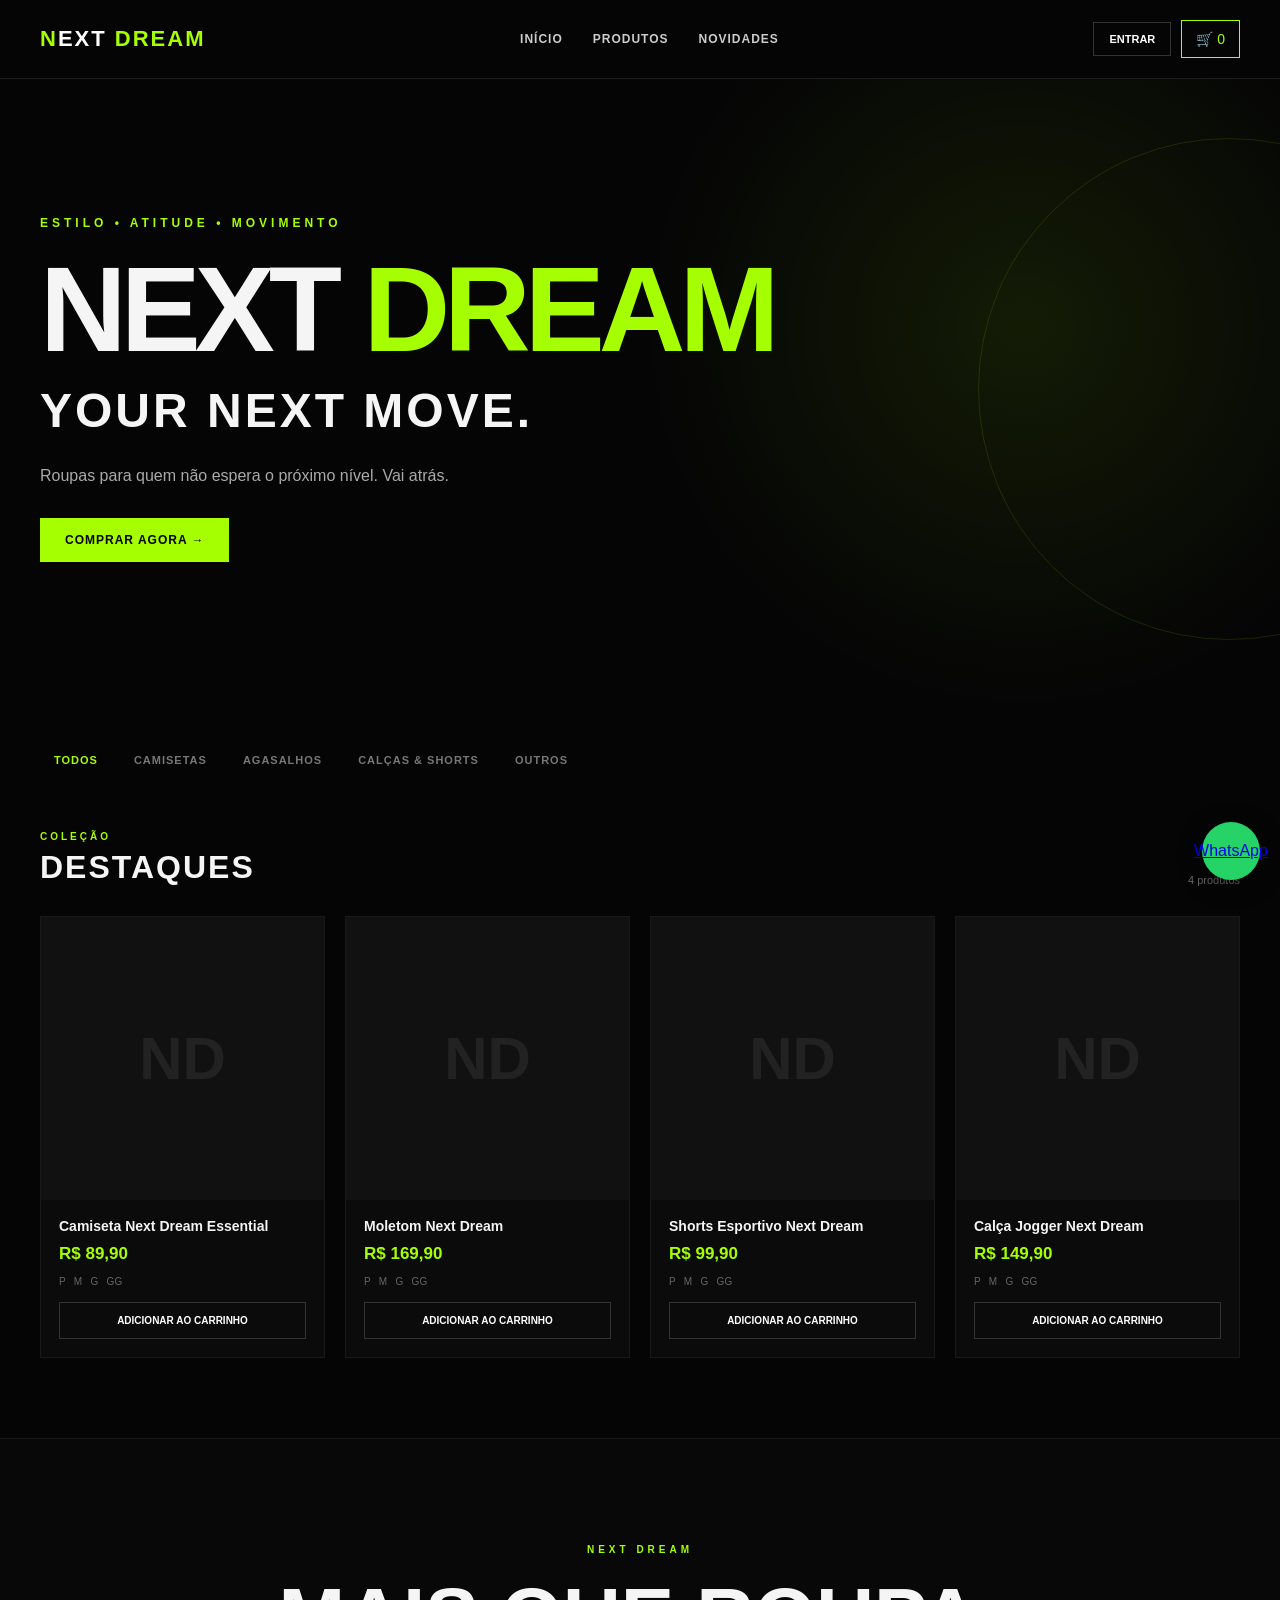
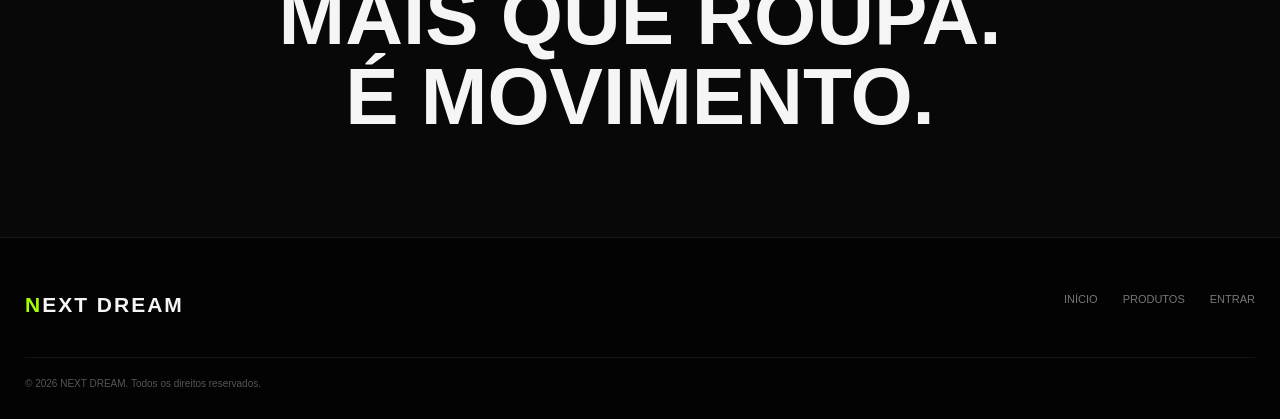
==== index.html @ 92bbf60b "Update index.html" ====
<!DOCTYPE html>
<html lang="pt-BR">
<head>
  <meta charset="UTF-8">
  <meta name="viewport" content="width=device-width, initial-scale=1.0">
  <title>NEXT DREAM</title>
  <link rel="stylesheet" href="style.css">
</head>

<body>

<header>
  <div class="header-container">

    <a href="index.html" class="logo">
      <span>N</span>EXT <b>DREAM</b>
    </a>

    <nav>
      <a href="#inicio">INÍCIO</a>
      <a href="#produtos">PRODUTOS</a>
      <a href="#novidades">NOVIDADES</a>
    </nav>

    <div class="header-actions">
      <a href="login.html" class="entrar">ENTRAR</a>
      <button class="cart-btn" onclick="abrirCarrinho()">
        🛒 <span id="contadorCarrinho">0</span>
      </button>
    </div>

  </div>
</header>


<main>

  <section class="hero" id="inicio">
    <div class="hero-content">

      <div class="hero-tag">
        ESTILO • ATITUDE • MOVIMENTO
      </div>

      <h1>
        NEXT <span>DREAM</span>
      </h1>

      <h2>
        YOUR NEXT MOVE.
      </h2>

      <p>
        Roupas para quem não espera o próximo nível.
        Vai atrás.
      </p>

      <a href="#produtos" class="btn-principal">
        COMPRAR AGORA →
      </a>

    </div>
  </section>


  <section class="categorias">

    <button class="ativo" onclick="filtrar('todos', this)">
      TODOS
    </button>

    <button onclick="filtrar('camisetas', this)">
      CAMISETAS
    </button>

    <button onclick="filtrar('agasalhos', this)">
      AGASALHOS
    </button>

    <button onclick="filtrar('calcas', this)">
      CALÇAS & SHORTS
    </button>

    <button onclick="filtrar('outros', this)">
      OUTROS
    </button>

  </section>


  <section class="produtos" id="produtos">

    <div class="produtos-titulo">
      <div>
        <span>COLEÇÃO</span>
        <h2>DESTAQUES</h2>
      </div>

      <span id="quantidadeProdutos"></span>
    </div>

    <div id="listaProdutos"></div>

  </section>


  <section class="manifesto" id="novidades">

    <small>NEXT DREAM</small>

    <h2>
      MAIS QUE ROUPA.<br>
      É MOVIMENTO.
    </h2>

  </section>

</main>


<footer>

  <div class="footer-container">

    <div class="footer-logo">
      <span>N</span>EXT DREAM
    </div>

    <div class="footer-links">
      <a href="#inicio">INÍCIO</a>
      <a href="#produtos">PRODUTOS</a>
      <a href="login.html">ENTRAR</a>
    </div>

  </div>

  <div class="footer-bottom">
    © 2026 NEXT DREAM. Todos os direitos reservados.
  </div>

</footer>


<!-- CARRINHO -->

<div class="carrinho-overlay" id="carrinho">

  <div class="carrinho">

    <div class="carrinho-header">

      <h2>SEU CARRINHO</h2>

      <button class="fechar-carrinho" onclick="fecharCarrinho()">
        ×
      </button>

    </div>

    <div id="itensCarrinho"></div>

    <div class="carrinho-total">
      <span>TOTAL</span>
      <span id="total">R$ 0,00</span>
    </div>

    <button class="btn-finalizar" onclick="finalizar()">
      FINALIZAR COMPRA →
    </button>

  </div>

</div>


<!-- WHATSAPP -->

<a
  href="https://wa.me/5545984164185?text=Ol%C3%A1!%20Vim%20pelo%20site%20NEXT%20DREAM%20e%20gostaria%20de%20mais%20informa%C3%A7%C3%B5es."
  class="whatsapp-next"
  target="_blank"
  rel="noopener noreferrer"
  aria-label="Falar pelo WhatsApp"
>
  <span>WhatsApp</span>
</a>
  
<script src="script.js"></script>

</body>
</html>
---- style.css ----
* {
  margin: 0;
  padding: 0;
  box-sizing: border-box;
}

:root {
  --preto: #050505;
  --preto2: #0b0b0b;
  --verde: #a6ff00;
  --branco: #f5f5f5;
  --cinza: #888;
}

html {
  scroll-behavior: smooth;
}

body {
  background: var(--preto);
  color: var(--branco);
  font-family: Arial, Helvetica, sans-serif;
}


/* HEADER */

header {
  width: 100%;
  background: #050505;
  border-bottom: 1px solid #1d1d1d;
  position: sticky;
  top: 0;
  z-index: 1000;
}

.header-container {
  max-width: 1250px;
  min-height: 78px;
  margin: auto;
  padding: 0 25px;

  display: flex;
  align-items: center;
  justify-content: space-between;
  gap: 25px;
}

.logo {
  color: white;
  text-decoration: none;
  font-size: 22px;
  font-weight: 900;
  letter-spacing: 2px;
}

.logo span,
.logo b {
  color: var(--verde);
}

nav {
  display: flex;
  gap: 30px;
}

nav a {
  color: #ccc;
  text-decoration: none;
  font-size: 12px;
  font-weight: 800;
  letter-spacing: 1px;
}

nav a:hover {
  color: var(--verde);
}

.header-actions {
  display: flex;
  align-items: center;
  gap: 10px;
}

.entrar {
  color: white;
  border: 1px solid #333;
  text-decoration: none;
  padding: 10px 15px;
  font-size: 11px;
  font-weight: 800;
}

.entrar:hover {
  border-color: var(--verde);
  color: var(--verde);
}

.cart-btn {
  background: transparent;
  color: var(--verde);
  border: 1px solid var(--verde);
  padding: 10px 14px;
  cursor: pointer;
  font-size: 14px;
}

.cart-btn:hover {
  background: var(--verde);
  color: #000;
}


/* HERO */

.hero {
  min-height: 620px;
  display: flex;
  align-items: center;
  position: relative;
  overflow: hidden;

  background:
    radial-gradient(
      circle at 80% 40%,
      rgba(166, 255, 0, 0.09),
      transparent 35%
    ),
    #050505;
}

.hero::before {
  content: "";
  position: absolute;
  width: 500px;
  height: 500px;
  right: -200px;
  top: 50%;
  transform: translateY(-50%);
  border: 1px solid rgba(166, 255, 0, 0.12);
  border-radius: 50%;
}

.hero-content {
  width: 100%;
  max-width: 1250px;
  margin: auto;
  padding: 70px 25px;
  position: relative;
  z-index: 2;
}

.hero-tag {
  color: var(--verde);
  font-size: 12px;
  font-weight: 800;
  letter-spacing: 4px;
  margin-bottom: 25px;
}

.hero h1 {
  font-size: clamp(55px, 10vw, 120px);
  line-height: 0.9;
  letter-spacing: -6px;
  margin-bottom: 20px;
}

.hero h1 span {
  color: var(--verde);
}

.hero h2 {
  font-size: clamp(25px, 4vw, 48px);
  letter-spacing: 3px;
  margin-bottom: 25px;
}

.hero p {
  color: #aaa;
  max-width: 520px;
  line-height: 1.6;
  margin-bottom: 30px;
}

.btn-principal {
  display: inline-block;
  background: var(--verde);
  color: #000;
  text-decoration: none;
  padding: 15px 25px;
  font-size: 12px;
  font-weight: 900;
  letter-spacing: 1px;
}

.btn-principal:hover {
  background: #baff33;
}


/* CATEGORIAS */

.categorias {
  max-width: 1250px;
  margin: auto;
  padding: 45px 25px 20px;

  display: flex;
  gap: 8px;
  flex-wrap: wrap;
}

.categorias button {
  background: transparent;
  color: #777;
  border: 0;
  padding: 10px 14px;
  cursor: pointer;
  font-size: 11px;
  font-weight: 800;
  letter-spacing: 1px;
}

.categorias button:hover,
.categorias button.ativo {
  color: var(--verde);
}


/* PRODUTOS */

.produtos {
  max-width: 1250px;
  margin: auto;
  padding: 30px 25px 80px;
}

.produtos-titulo {
  display: flex;
  align-items: end;
  justify-content: space-between;
  margin-bottom: 30px;
}

.produtos-titulo span:first-child {
  color: var(--verde);
  font-size: 10px;
  font-weight: 800;
  letter-spacing: 3px;
}

.produtos-titulo h2 {
  font-size: 32px;
  letter-spacing: 2px;
  margin-top: 5px;
}

#quantidadeProdutos {
  color: #666;
  font-size: 11px;
}

#listaProdutos {
  display: grid;
  grid-template-columns: repeat(4, 1fr);
  gap: 20px;
}

.produto {
  background: var(--preto2);
  border: 1px solid #191919;
  overflow: hidden;
  transition: 0.2s;
}

.produto:hover {
  transform: translateY(-3px);
  border-color: #333;
}

.produto-imagem {
  width: 100%;
  aspect-ratio: 1 / 1;
  background: #111;

  display: flex;
  align-items: center;
  justify-content: center;
}

.produto-imagem::before {
  content: "ND";
  color: #222;
  font-size: 60px;
  font-weight: 900;
}

.produto-info {
  padding: 18px;
}

.produto-info h3 {
  font-size: 14px;
  margin-bottom: 10px;
}

.produto-preco {
  color: var(--verde);
  font-size: 17px;
  font-weight: 900;
  margin-bottom: 12px;
}

.produto-tamanhos {
  color: #666;
  font-size: 10px;
  margin-bottom: 15px;
}

.btn-produto {
  width: 100%;
  padding: 12px;
  background: transparent;
  color: white;
  border: 1px solid #333;
  cursor: pointer;
  font-size: 10px;
  font-weight: 800;
}

.btn-produto:hover {
  background: var(--verde);
  color: #000;
  border-color: var(--verde);
}

.nenhum-produto {
  grid-column: 1 / -1;
  text-align: center;
  padding: 60px;
  color: #777;
}


/* MANIFESTO */

.manifesto {
  padding: 100px 25px;
  text-align: center;
  background: #080808;
  border-top: 1px solid #181818;
  border-bottom: 1px solid #181818;
}

.manifesto small {
  color: var(--verde);
  font-size: 10px;
  font-weight: 800;
  letter-spacing: 4px;
}

.manifesto h2 {
  font-size: clamp(35px, 7vw, 80px);
  line-height: 1;
  margin-top: 20px;
}


/* FOOTER */

footer {
  background: #030303;
  padding: 55px 25px 30px;
}

.footer-container {
  max-width: 1250px;
  margin: auto;

  display: flex;
  justify-content: space-between;
  gap: 30px;
}

.footer-logo {
  font-size: 21px;
  font-weight: 900;
  letter-spacing: 2px;
}

.footer-logo span {
  color: var(--verde);
}

.footer-links {
  display: flex;
  gap: 25px;
}

.footer-links a {
  color: #777;
  text-decoration: none;
  font-size: 11px;
}

.footer-links a:hover {
  color: var(--verde);
}

.footer-bottom {
  max-width: 1250px;
  margin: 40px auto 0;
  padding-top: 20px;
  border-top: 1px solid #151515;
  color: #555;
  font-size: 10px;
}


/* CARRINHO */

.carrinho-overlay {
  position: fixed;
  inset: 0;
  background: rgba(0, 0, 0, 0.75);
  z-index: 2000;
  display: none;
}

.carrinho-overlay.aberto {
  display: block;
}

.carrinho {
  position: absolute;
  right: 0;
  top: 0;

  width: min(430px, 100%);
  height: 100%;

  background: #0b0b0b;
  border-left: 1px solid #222;

  padding: 25px;
  overflow-y: auto;
}

.carrinho-header {
  display: flex;
  justify-content: space-between;
  align-items: center;

  padding-bottom: 20px;
  border-bottom: 1px solid #222;
}

.carrinho-header h2 {
  font-size: 19px;
}

.fechar-carrinho {
  background: transparent;
  border: 0;
  color: #aaa;
  font-size: 25px;
  cursor: pointer;
}

.fechar-carrinho:hover {
  color: var(--verde);
}

.item-carrinho {
  display: flex;
  justify-content: space-between;
  align-items: center;

  padding: 15px 0;
  border-bottom: 1px solid #1d1d1d;
}

.item-carrinho h4 {
  font-size: 13px;
  margin-bottom: 5px;
}

.item-preco {
  color: var(--verde);
  font-size: 12px;
  font-weight: 800;
}

.remover-item {
  background: transparent;
  border: 0;
  color: #777;
  font-size: 18px;
  cursor: pointer;
}

.remover-item:hover {
  color: #ff4444;
}

.carrinho-vazio {
  color: #666;
  text-align: center;
  padding: 50px 10px;
}

.carrinho-total {
  display: flex;
  justify-content: space-between;

  margin-top: 25px;
  padding-top: 20px;

  border-top: 1px solid #333;

  font-weight: 900;
}

.carrinho-total span:last-child {
  color: var(--verde);
}

.btn-finalizar {
  width: 100%;
  padding: 15px;
  margin-top: 20px;

  background: var(--verde);
  color: #000;
  border: 0;

  cursor: pointer;

  font-weight: 900;
  letter-spacing: 1px;
}

.btn-finalizar:hover {
  background: #baff33;
}


/* WHATSAPP */

.whatsapp-next {
  position: fixed;

  right: 20px;
  bottom: 20px;

  width: 58px;
  height: 58px;

  background: #25d366;
  border-radius: 50%;

  display: flex;
  align-items: center;
  justify-content: center;

  z-index: 1500;

  box-shadow: 0 5px 25px rgba(0, 0, 0, 0.4);

  transition: 0.2s;
}

.whatsapp-next:hover {
  transform: scale(1.08);
}

.whatsapp-next svg {
  width: 30px;
  height: 30px;
  fill: white;
}


/* RESPONSIVO */

@media (max-width: 950px) {

  nav {
    display: none;
  }

  #listaProdutos {
    grid-template-columns: repeat(2, 1fr);
  }

}

@media (max-width: 600px) {

  .header-container {
    min-height: 68px;
    padding: 0 15px;
  }

  .logo {
    font-size: 17px;
  }

  .entrar {
    padding: 8px 10px;
    font-size: 9px;
  }

  .hero {
    min-height: 560px;
  }

  .hero-content {
    padding: 60px 20px;
  }

  .hero h1 {
    font-size: 57px;
    letter-spacing: -4px;
  }

  .hero h2 {
    font-size: 24px;
  }

  .categorias {
    padding: 30px 15px 15px;
  }

  .categorias button {
    padding: 8px 9px;
    font-size: 9px;
  }

  .produtos {
    padding: 25px 15px 60px;
  }

  #listaProdutos {
    gap: 10px;
  }

  .produto-info {
    padding: 12px;
  }

  .produto-info h3 {
    font-size: 12px;
  }

  .produto-preco {
    font-size: 14px;
  }

  .btn-produto {
    padding: 10px 5px;
    font-size: 9px;
  }

  .footer-container {
    flex-direction: column;
  }

  .footer-links {
    flex-direction: column;
    gap: 15px;
  }

  .whatsapp-next {
    width: 54px;
    height: 54px;
    right: 15px;
    bottom: 15px;
  }

}
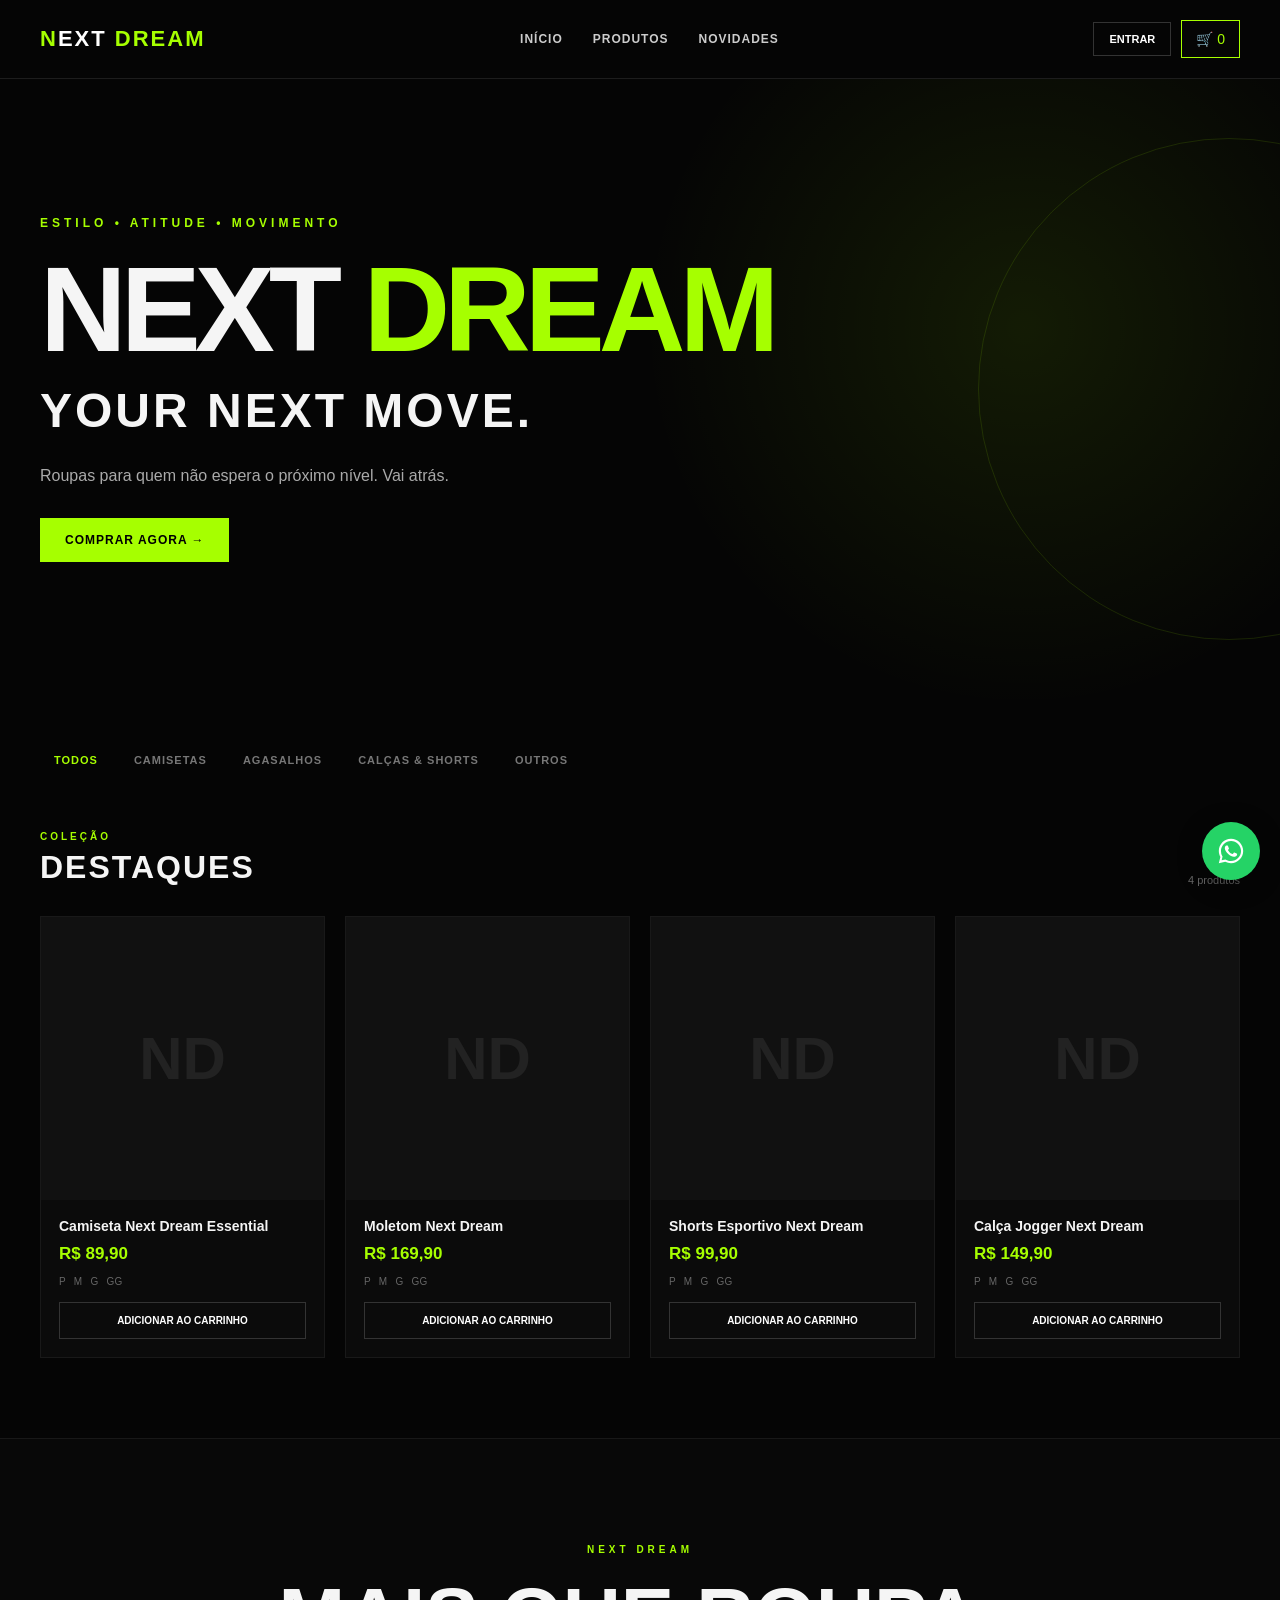
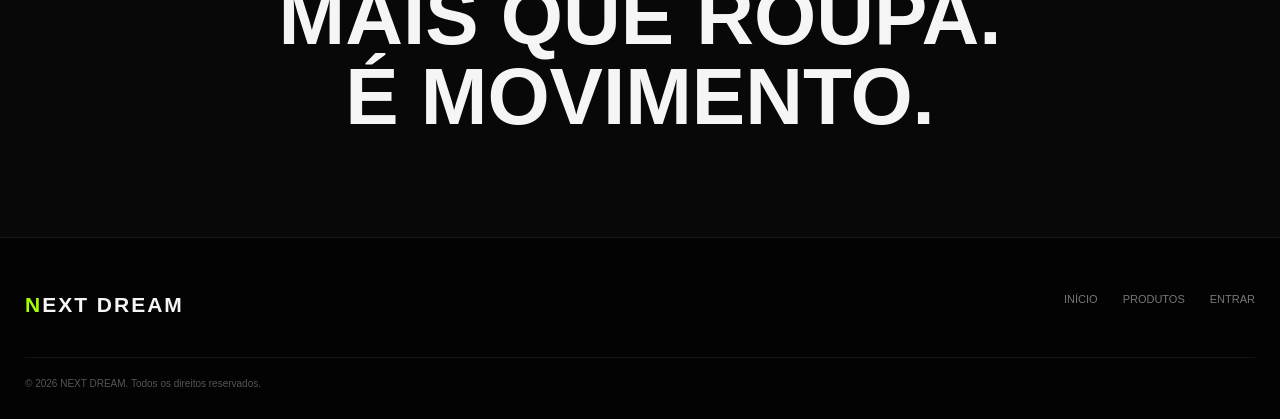
==== commit 497a427f: "Update index.html" ====
--- a/index.html
+++ b/index.html
@@ -179,12 +179,16 @@
   href="https://wa.me/5545984164185?text=Ol%C3%A1!%20Vim%20pelo%20site%20NEXT%20DREAM%20e%20gostaria%20de%20mais%20informa%C3%A7%C3%B5es."
   class="whatsapp-next"
   target="_blank"
-  rel="noopener noreferrer"
   aria-label="Falar pelo WhatsApp"
 >
-  <span>WhatsApp</span>
+
+  <svg viewBox="0 0 32 32">
+    <path d="M16.01 3C8.83 3 3 8.83 3 16c0 2.29.6 4.44 1.66 6.3L3 29l6.88-1.61A12.94 12.94 0 0 0 16.01 29C23.18 29 29 23.17 29 16S23.18 3 16.01 3zm0 23.7c-2.02 0-3.9-.55-5.51-1.5l-.39-.23-4.08.96.98-3.98-.25-.41A10.7 10.7 0 0 1 5.3 16c0-5.91 4.81-10.7 10.71-10.7S26.7 10.09 26.7 16s-4.8 10.7-10.69 10.7zm5.87-8.03c-.32-.16-1.91-.94-2.2-1.05-.3-.11-.51-.16-.73.16-.21.32-.83 1.05-1.02 1.27-.19.21-.38.24-.7.08-.32-.16-1.36-.5-2.59-1.6-.96-.86-1.61-1.92-1.8-2.24-.19-.32-.02-.49.14-.65.14-.14.32-.38.48-.57.16-.19.21-.32.32-.54.11-.21.05-.4-.03-.57-.08-.16-.73-1.75-1-2.39-.26-.62-.53-.54-.73-.55h-.62c-.21 0-.57.08-.86.4-.3.32-1.13 1.1-1.13 2.68s1.16 3.11 1.32 3.33c.16.21 2.28 3.48 5.53 4.88.77.33 1.37.53 1.84.68.77.25 1.47.21 2.02.13.62-.09 1.91-.78 2.18-1.54.27-.76.27-1.41.19-1.54-.08-.14-.29-.22-.62-.38z"/>
+  </svg>
+
 </a>
-  
+
+
 <script src="script.js"></script>
 
 </body>
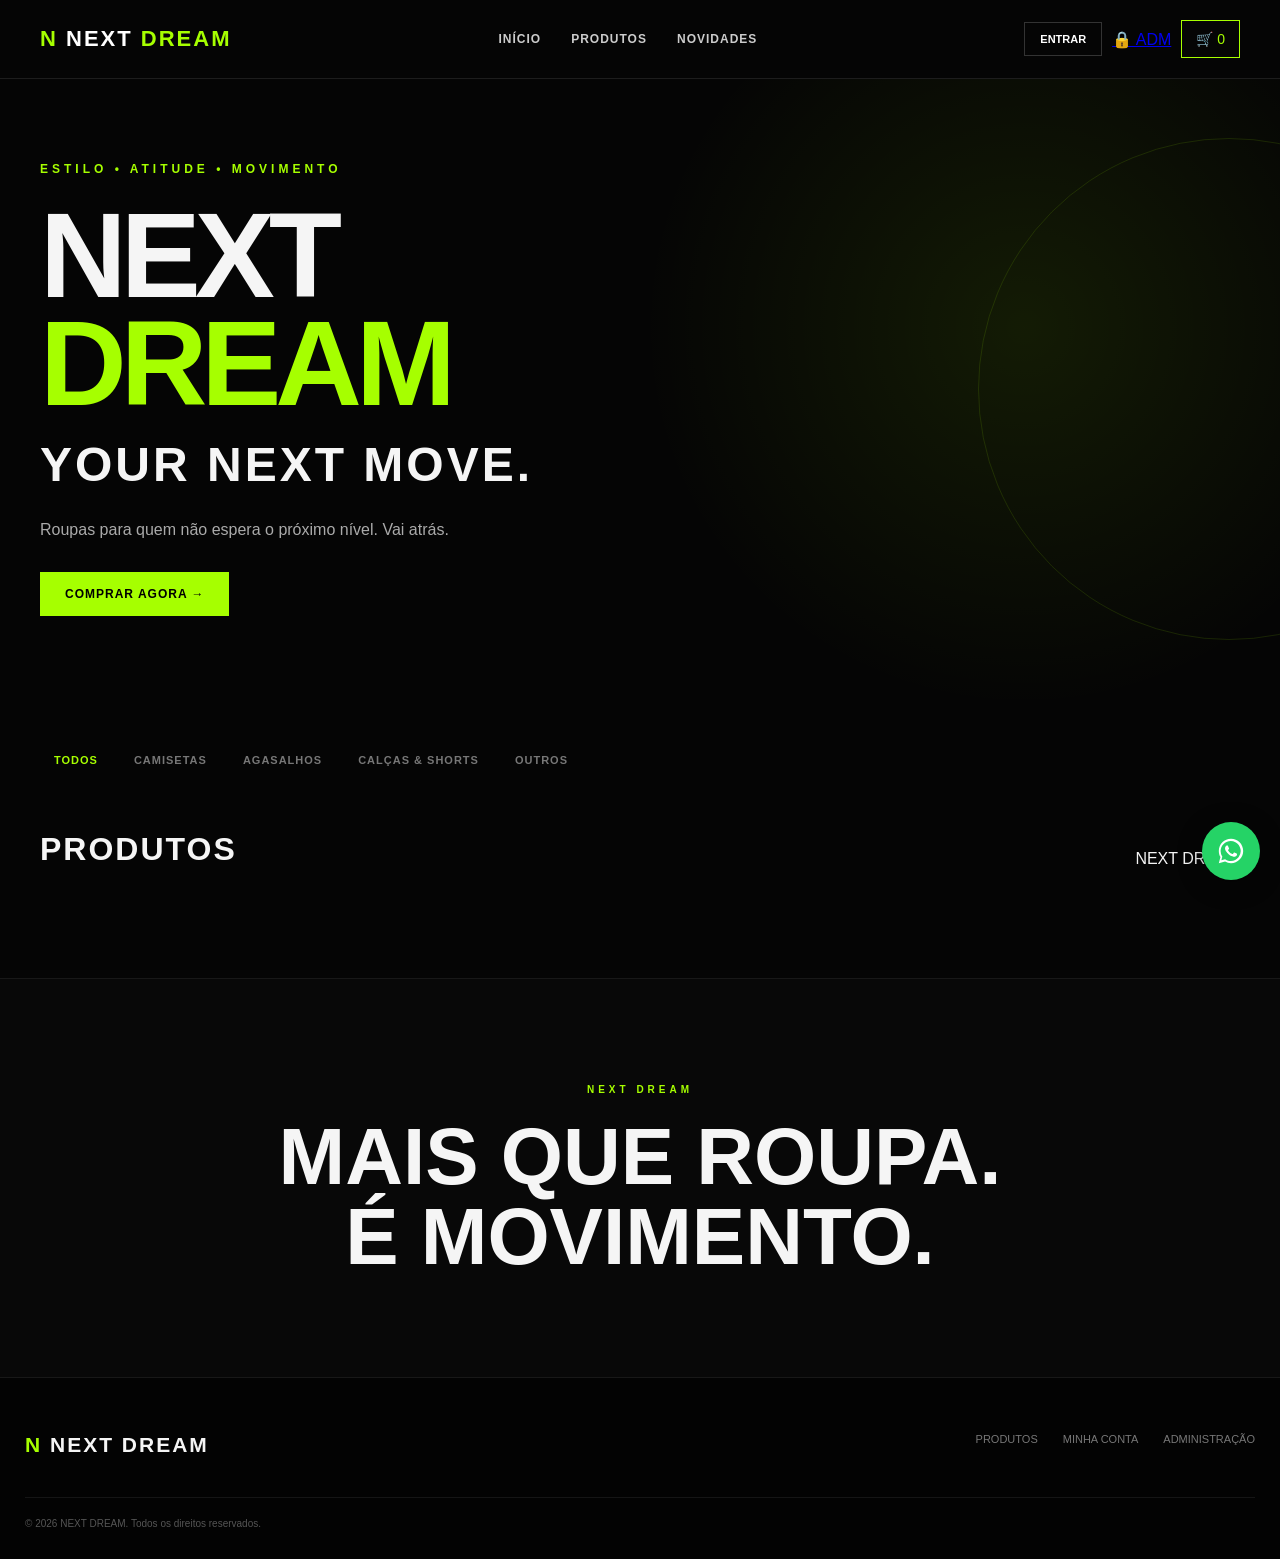
==== commit 8a19856c: "Update index.html" ====
--- a/index.html
+++ b/index.html
@@ -3,193 +3,242 @@
 <head>
   <meta charset="UTF-8">
   <meta name="viewport" content="width=device-width, initial-scale=1.0">
+
   <title>NEXT DREAM</title>
+
   <link rel="stylesheet" href="style.css">
 </head>
 
 <body>
 
-<header>
-  <div class="header-container">
-
-    <a href="index.html" class="logo">
-      <span>N</span>EXT <b>DREAM</b>
-    </a>
-
-    <nav>
-      <a href="#inicio">INÍCIO</a>
-      <a href="#produtos">PRODUTOS</a>
-      <a href="#novidades">NOVIDADES</a>
-    </nav>
-
-    <div class="header-actions">
-      <a href="login.html" class="entrar">ENTRAR</a>
-      <button class="cart-btn" onclick="abrirCarrinho()">
-        🛒 <span id="contadorCarrinho">0</span>
-      </button>
+  <!-- HEADER -->
+  <header>
+    <div class="header-container">
+
+      <a href="index.html" class="logo">
+        <span>N</span> NEXT <b>DREAM</b>
+      </a>
+
+      <nav>
+        <a href="#inicio">INÍCIO</a>
+        <a href="#produtos">PRODUTOS</a>
+        <a href="#novidades">NOVIDADES</a>
+      </nav>
+
+      <div class="header-actions">
+
+        <a href="login.html" class="entrar">
+          ENTRAR
+        </a>
+
+        <a href="admin-login.html" class="adm">
+          🔒 ADM
+        </a>
+
+        <button class="cart-btn" onclick="abrirCarrinho()">
+          🛒 <span id="contadorCarrinho">0</span>
+        </button>
+
+      </div>
+
+    </div>
+  </header>
+
+
+  <!-- HERO -->
+  <main id="inicio">
+
+    <section class="hero">
+
+      <div class="hero-content">
+
+        <div class="hero-tag">
+          ESTILO • ATITUDE • MOVIMENTO
+        </div>
+
+        <h1>
+          NEXT<br>
+          <span>DREAM</span>
+        </h1>
+
+        <h2>
+          YOUR NEXT MOVE.
+        </h2>
+
+        <p>
+          Roupas para quem não espera o próximo nível.
+          Vai atrás.
+        </p>
+
+        <a href="#produtos" class="btn-principal">
+          COMPRAR AGORA →
+        </a>
+
+      </div>
+
+    </section>
+
+
+    <!-- CATEGORIAS -->
+    <section class="categorias">
+
+      <button class="ativo" onclick="filtrar('todos')">
+        TODOS
+      </button>
+
+      <button onclick="filtrar('camisetas')">
+        CAMISETAS
+      </button>
+
+      <button onclick="filtrar('agasalhos')">
+        AGASALHOS
+      </button>
+
+      <button onclick="filtrar('calcas')">
+        CALÇAS & SHORTS
+      </button>
+
+      <button onclick="filtrar('outros')">
+        OUTROS
+      </button>
+
+    </section>
+
+
+    <!-- PRODUTOS -->
+    <section class="produtos" id="produtos">
+
+      <div class="produtos-titulo">
+
+        <h2>
+          PRODUTOS
+        </h2>
+
+        <span>
+          NEXT DREAM
+        </span>
+
+      </div>
+
+      <div id="listaProdutos"></div>
+
+    </section>
+
+
+    <!-- MANIFESTO -->
+    <section class="manifesto" id="novidades">
+
+      <small>
+        NEXT DREAM
+      </small>
+
+      <h2>
+        MAIS QUE ROUPA.<br>
+        É MOVIMENTO.
+      </h2>
+
+    </section>
+
+  </main>
+
+
+  <!-- FOOTER -->
+  <footer>
+
+    <div class="footer-container">
+
+      <div class="footer-logo">
+        <span>N</span> NEXT DREAM
+      </div>
+
+      <div class="footer-links">
+
+        <a href="#produtos">
+          PRODUTOS
+        </a>
+
+        <a href="login.html">
+          MINHA CONTA
+        </a>
+
+        <a href="admin-login.html">
+          ADMINISTRAÇÃO
+        </a>
+
+      </div>
+
+    </div>
+
+    <div class="footer-bottom">
+      © 2026 NEXT DREAM. Todos os direitos reservados.
+    </div>
+
+  </footer>
+
+
+  <!-- CARRINHO -->
+  <div class="carrinho-overlay" id="carrinho">
+
+    <div class="carrinho">
+
+      <div class="carrinho-header">
+
+        <h2>
+          SEU CARRINHO
+        </h2>
+
+        <button
+          class="fechar-carrinho"
+          onclick="fecharCarrinho()">
+          ×
+        </button>
+
+      </div>
+
+      <div id="itensCarrinho"></div>
+
+      <div class="carrinho-total">
+
+        <span>
+          TOTAL
+        </span>
+
+        <span id="total">
+          R$ 0,00
+        </span>
+
+      </div>
+
+      <button
+        class="btn-finalizar"
+        onclick="finalizar()">
+        FINALIZAR PEDIDO
+      </button>
+
     </div>
 
   </div>
-</header>
-
-
-<main>
-
-  <section class="hero" id="inicio">
-    <div class="hero-content">
-
-      <div class="hero-tag">
-        ESTILO • ATITUDE • MOVIMENTO
-      </div>
-
-      <h1>
-        NEXT <span>DREAM</span>
-      </h1>
-
-      <h2>
-        YOUR NEXT MOVE.
-      </h2>
-
-      <p>
-        Roupas para quem não espera o próximo nível.
-        Vai atrás.
-      </p>
-
-      <a href="#produtos" class="btn-principal">
-        COMPRAR AGORA →
-      </a>
-
-    </div>
-  </section>
-
-
-  <section class="categorias">
-
-    <button class="ativo" onclick="filtrar('todos', this)">
-      TODOS
-    </button>
-
-    <button onclick="filtrar('camisetas', this)">
-      CAMISETAS
-    </button>
-
-    <button onclick="filtrar('agasalhos', this)">
-      AGASALHOS
-    </button>
-
-    <button onclick="filtrar('calcas', this)">
-      CALÇAS & SHORTS
-    </button>
-
-    <button onclick="filtrar('outros', this)">
-      OUTROS
-    </button>
-
-  </section>
-
-
-  <section class="produtos" id="produtos">
-
-    <div class="produtos-titulo">
-      <div>
-        <span>COLEÇÃO</span>
-        <h2>DESTAQUES</h2>
-      </div>
-
-      <span id="quantidadeProdutos"></span>
-    </div>
-
-    <div id="listaProdutos"></div>
-
-  </section>
-
-
-  <section class="manifesto" id="novidades">
-
-    <small>NEXT DREAM</small>
-
-    <h2>
-      MAIS QUE ROUPA.<br>
-      É MOVIMENTO.
-    </h2>
-
-  </section>
-
-</main>
-
-
-<footer>
-
-  <div class="footer-container">
-
-    <div class="footer-logo">
-      <span>N</span>EXT DREAM
-    </div>
-
-    <div class="footer-links">
-      <a href="#inicio">INÍCIO</a>
-      <a href="#produtos">PRODUTOS</a>
-      <a href="login.html">ENTRAR</a>
-    </div>
-
-  </div>
-
-  <div class="footer-bottom">
-    © 2026 NEXT DREAM. Todos os direitos reservados.
-  </div>
-
-</footer>
-
-
-<!-- CARRINHO -->
-
-<div class="carrinho-overlay" id="carrinho">
-
-  <div class="carrinho">
-
-    <div class="carrinho-header">
-
-      <h2>SEU CARRINHO</h2>
-
-      <button class="fechar-carrinho" onclick="fecharCarrinho()">
-        ×
-      </button>
-
-    </div>
-
-    <div id="itensCarrinho"></div>
-
-    <div class="carrinho-total">
-      <span>TOTAL</span>
-      <span id="total">R$ 0,00</span>
-    </div>
-
-    <button class="btn-finalizar" onclick="finalizar()">
-      FINALIZAR COMPRA →
-    </button>
-
-  </div>
-
-</div>
-
-
-<!-- WHATSAPP -->
-
-<a
-  href="https://wa.me/5545984164185?text=Ol%C3%A1!%20Vim%20pelo%20site%20NEXT%20DREAM%20e%20gostaria%20de%20mais%20informa%C3%A7%C3%B5es."
-  class="whatsapp-next"
-  target="_blank"
-  aria-label="Falar pelo WhatsApp"
->
-
-  <svg viewBox="0 0 32 32">
-    <path d="M16.01 3C8.83 3 3 8.83 3 16c0 2.29.6 4.44 1.66 6.3L3 29l6.88-1.61A12.94 12.94 0 0 0 16.01 29C23.18 29 29 23.17 29 16S23.18 3 16.01 3zm0 23.7c-2.02 0-3.9-.55-5.51-1.5l-.39-.23-4.08.96.98-3.98-.25-.41A10.7 10.7 0 0 1 5.3 16c0-5.91 4.81-10.7 10.71-10.7S26.7 10.09 26.7 16s-4.8 10.7-10.69 10.7zm5.87-8.03c-.32-.16-1.91-.94-2.2-1.05-.3-.11-.51-.16-.73.16-.21.32-.83 1.05-1.02 1.27-.19.21-.38.24-.7.08-.32-.16-1.36-.5-2.59-1.6-.96-.86-1.61-1.92-1.8-2.24-.19-.32-.02-.49.14-.65.14-.14.32-.38.48-.57.16-.19.21-.32.32-.54.11-.21.05-.4-.03-.57-.08-.16-.73-1.75-1-2.39-.26-.62-.53-.54-.73-.55h-.62c-.21 0-.57.08-.86.4-.3.32-1.13 1.1-1.13 2.68s1.16 3.11 1.32 3.33c.16.21 2.28 3.48 5.53 4.88.77.33 1.37.53 1.84.68.77.25 1.47.21 2.02.13.62-.09 1.91-.78 2.18-1.54.27-.76.27-1.41.19-1.54-.08-.14-.29-.22-.62-.38z"/>
-  </svg>
-
-</a>
-
-
-<script src="script.js"></script>
+
+
+  <!-- WHATSAPP -->
+  <a
+    href="https://wa.me/5545984164185?text=Ol%C3%A1!%20Vim%20pelo%20site%20NEXT%20DREAM%20e%20gostaria%20de%20mais%20informa%C3%A7%C3%B5es."
+    class="whatsapp-next"
+    target="_blank"
+    rel="noopener noreferrer"
+    aria-label="Falar pelo WhatsApp">
+
+    <svg
+      viewBox="0 0 32 32"
+      xmlns="http://www.w3.org/2000/svg">
+
+      <path d="M16.01 3C8.83 3 3 8.82 3 16c0 2.3.6 4.54 1.74 6.5L3 29l6.68-1.7A12.94 12.94 0 0 0 16 29c7.18 0 13-5.82 13-13S23.19 3 16.01 3zm0 23.7c-2.08 0-4.12-.56-5.9-1.63l-.42-.25-3.96 1.01 1.03-3.86-.27-.43A10.68 10.68 0 1 1 16.01 26.7zm5.86-7.99c-.32-.16-1.9-.94-2.2-1.05-.29-.11-.5-.16-.71.16-.21.31-.81 1.05-1 1.27-.18.21-.37.24-.69.08-.32-.16-1.34-.49-2.55-1.57-.94-.84-1.57-1.87-1.75-2.18-.18-.31-.02-.48.14-.64.14-.14.32-.37.48-.55.16-.18.21-.31.32-.53.11-.21.05-.4-.03-.56-.08-.16-.71-1.71-.98-2.34-.26-.62-.52-.54-.71-.55h-.61c-.21 0-.55.08-.84.4-.29.31-1.1 1.08-1.1 2.63s1.13 3.05 1.29 3.26c.16.21 2.22 3.39 5.38 4.75.75.32 1.33.51 1.78.65.75.24 1.43.21 1.97.13.6-.09 1.9-.78 2.17-1.53.27-.75.27-1.39.19-1.53-.08-.13-.29-.21-.61-.37z"/>
+    </svg>
+
+  </a>
+
+
+  <script src="script.js"></script>
 
 </body>
 </html>
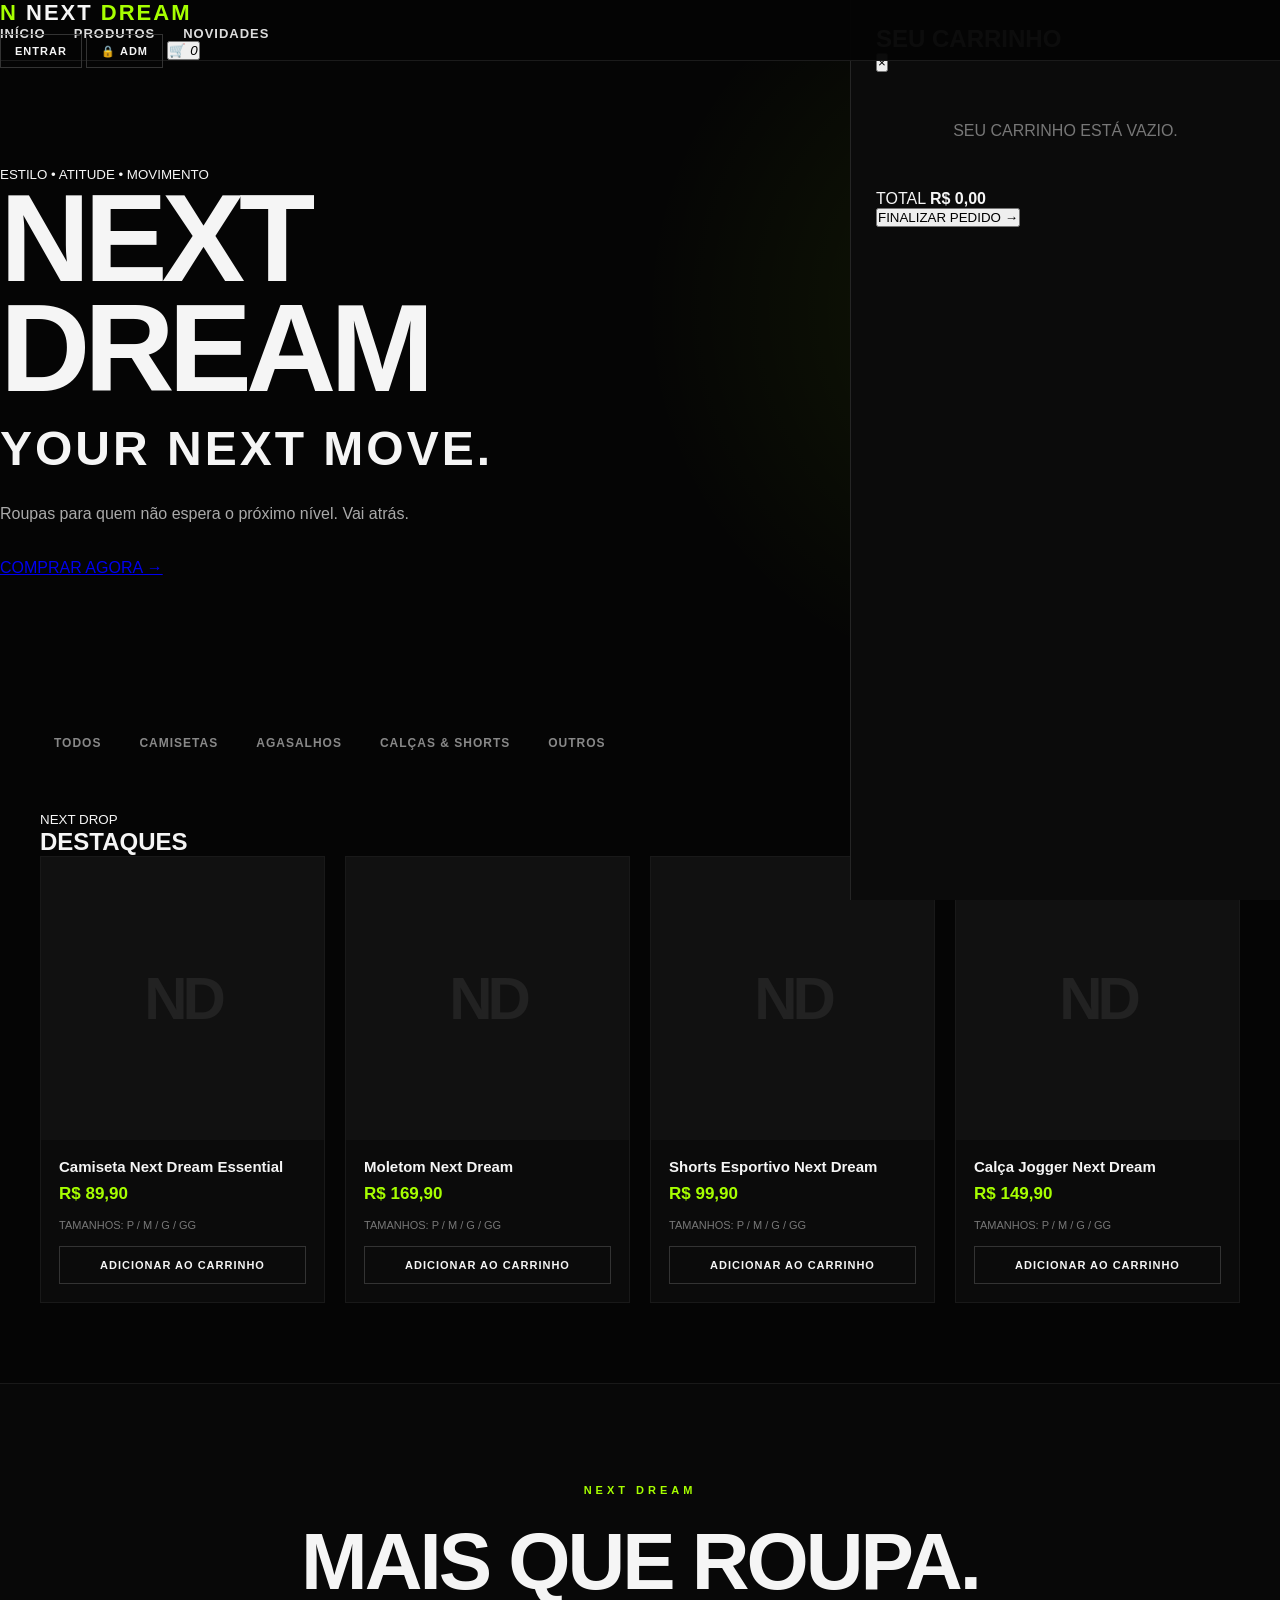
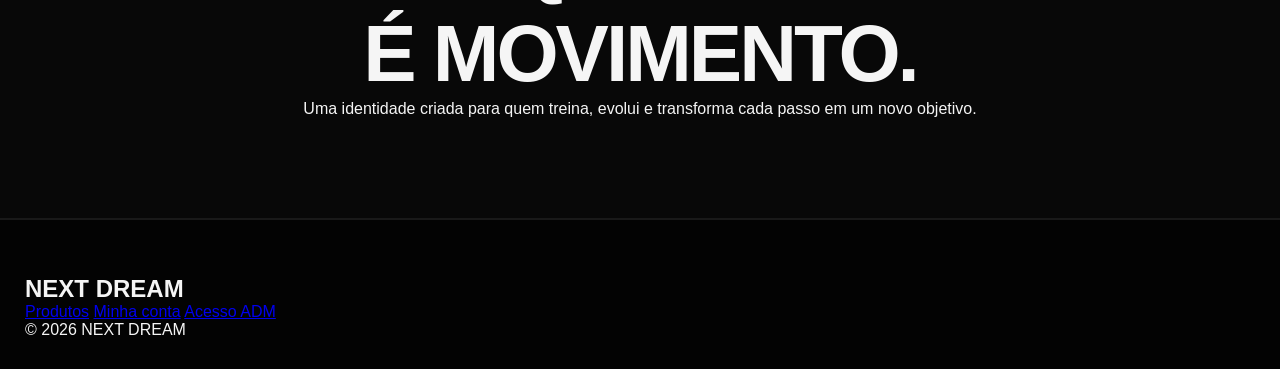
==== commit baf3fbb4: "Update index.html" ====
--- a/index.html
+++ b/index.html
@@ -3,242 +3,144 @@
 <head>
   <meta charset="UTF-8">
   <meta name="viewport" content="width=device-width, initial-scale=1.0">
-
   <title>NEXT DREAM</title>
-
   <link rel="stylesheet" href="style.css">
 </head>
 
 <body>
 
-  <!-- HEADER -->
-  <header>
-    <div class="header-container">
+<header>
+  <a href="index.html" class="logo">
+    <span>N</span>
+    NEXT <b>DREAM</b>
+  </a>
 
-      <a href="index.html" class="logo">
-        <span>N</span> NEXT <b>DREAM</b>
-      </a>
+  <nav>
+    <a href="#inicio">INÍCIO</a>
+    <a href="#produtos">PRODUTOS</a>
+    <a href="#novidades">NOVIDADES</a>
+  </nav>
 
-      <nav>
-        <a href="#inicio">INÍCIO</a>
-        <a href="#produtos">PRODUTOS</a>
-        <a href="#novidades">NOVIDADES</a>
-      </nav>
+  <div class="acoes">
+    <a href="login.html" class="entrar">ENTRAR</a>
+    <a href="admin-login.html" class="adm">🔒 ADM</a>
+    <button onclick="abrirCarrinho()">🛒 <i id="contador">0</i></button>
+  </div>
+</header>
 
-      <div class="header-actions">
+<main>
 
-        <a href="login.html" class="entrar">
-          ENTRAR
-        </a>
+<section class="hero" id="inicio">
 
-        <a href="admin-login.html" class="adm">
-          🔒 ADM
-        </a>
+  <div class="hero-text">
 
-        <button class="cart-btn" onclick="abrirCarrinho()">
-          🛒 <span id="contadorCarrinho">0</span>
-        </button>
+    <small>ESTILO • ATITUDE • MOVIMENTO</small>
 
-      </div>
+    <h1>
+      NEXT<br>
+      <strong>DREAM</strong>
+    </h1>
 
-    </div>
-  </header>
+    <h2>YOUR NEXT MOVE.</h2>
 
+    <p>
+      Roupas para quem não espera o próximo nível.
+      Vai atrás.
+    </p>
 
-  <!-- HERO -->
-  <main id="inicio">
-
-    <section class="hero">
-
-      <div class="hero-content">
-
-        <div class="hero-tag">
-          ESTILO • ATITUDE • MOVIMENTO
-        </div>
-
-        <h1>
-          NEXT<br>
-          <span>DREAM</span>
-        </h1>
-
-        <h2>
-          YOUR NEXT MOVE.
-        </h2>
-
-        <p>
-          Roupas para quem não espera o próximo nível.
-          Vai atrás.
-        </p>
-
-        <a href="#produtos" class="btn-principal">
-          COMPRAR AGORA →
-        </a>
-
-      </div>
-
-    </section>
-
-
-    <!-- CATEGORIAS -->
-    <section class="categorias">
-
-      <button class="ativo" onclick="filtrar('todos')">
-        TODOS
-      </button>
-
-      <button onclick="filtrar('camisetas')">
-        CAMISETAS
-      </button>
-
-      <button onclick="filtrar('agasalhos')">
-        AGASALHOS
-      </button>
-
-      <button onclick="filtrar('calcas')">
-        CALÇAS & SHORTS
-      </button>
-
-      <button onclick="filtrar('outros')">
-        OUTROS
-      </button>
-
-    </section>
-
-
-    <!-- PRODUTOS -->
-    <section class="produtos" id="produtos">
-
-      <div class="produtos-titulo">
-
-        <h2>
-          PRODUTOS
-        </h2>
-
-        <span>
-          NEXT DREAM
-        </span>
-
-      </div>
-
-      <div id="listaProdutos"></div>
-
-    </section>
-
-
-    <!-- MANIFESTO -->
-    <section class="manifesto" id="novidades">
-
-      <small>
-        NEXT DREAM
-      </small>
-
-      <h2>
-        MAIS QUE ROUPA.<br>
-        É MOVIMENTO.
-      </h2>
-
-    </section>
-
-  </main>
-
-
-  <!-- FOOTER -->
-  <footer>
-
-    <div class="footer-container">
-
-      <div class="footer-logo">
-        <span>N</span> NEXT DREAM
-      </div>
-
-      <div class="footer-links">
-
-        <a href="#produtos">
-          PRODUTOS
-        </a>
-
-        <a href="login.html">
-          MINHA CONTA
-        </a>
-
-        <a href="admin-login.html">
-          ADMINISTRAÇÃO
-        </a>
-
-      </div>
-
-    </div>
-
-    <div class="footer-bottom">
-      © 2026 NEXT DREAM. Todos os direitos reservados.
-    </div>
-
-  </footer>
-
-
-  <!-- CARRINHO -->
-  <div class="carrinho-overlay" id="carrinho">
-
-    <div class="carrinho">
-
-      <div class="carrinho-header">
-
-        <h2>
-          SEU CARRINHO
-        </h2>
-
-        <button
-          class="fechar-carrinho"
-          onclick="fecharCarrinho()">
-          ×
-        </button>
-
-      </div>
-
-      <div id="itensCarrinho"></div>
-
-      <div class="carrinho-total">
-
-        <span>
-          TOTAL
-        </span>
-
-        <span id="total">
-          R$ 0,00
-        </span>
-
-      </div>
-
-      <button
-        class="btn-finalizar"
-        onclick="finalizar()">
-        FINALIZAR PEDIDO
-      </button>
-
-    </div>
+    <a href="#produtos" class="botao">
+      COMPRAR AGORA →
+    </a>
 
   </div>
 
+  <div class="efeito"></div>
 
-  <!-- WHATSAPP -->
-  <a
-    href="https://wa.me/5545984164185?text=Ol%C3%A1!%20Vim%20pelo%20site%20NEXT%20DREAM%20e%20gostaria%20de%20mais%20informa%C3%A7%C3%B5es."
-    class="whatsapp-next"
-    target="_blank"
-    rel="noopener noreferrer"
-    aria-label="Falar pelo WhatsApp">
-
-    <svg
-      viewBox="0 0 32 32"
-      xmlns="http://www.w3.org/2000/svg">
-
-      <path d="M16.01 3C8.83 3 3 8.82 3 16c0 2.3.6 4.54 1.74 6.5L3 29l6.68-1.7A12.94 12.94 0 0 0 16 29c7.18 0 13-5.82 13-13S23.19 3 16.01 3zm0 23.7c-2.08 0-4.12-.56-5.9-1.63l-.42-.25-3.96 1.01 1.03-3.86-.27-.43A10.68 10.68 0 1 1 16.01 26.7zm5.86-7.99c-.32-.16-1.9-.94-2.2-1.05-.29-.11-.5-.16-.71.16-.21.31-.81 1.05-1 1.27-.18.21-.37.24-.69.08-.32-.16-1.34-.49-2.55-1.57-.94-.84-1.57-1.87-1.75-2.18-.18-.31-.02-.48.14-.64.14-.14.32-.37.48-.55.16-.18.21-.31.32-.53.11-.21.05-.4-.03-.56-.08-.16-.71-1.71-.98-2.34-.26-.62-.52-.54-.71-.55h-.61c-.21 0-.55.08-.84.4-.29.31-1.1 1.08-1.1 2.63s1.13 3.05 1.29 3.26c.16.21 2.22 3.39 5.38 4.75.75.32 1.33.51 1.78.65.75.24 1.43.21 1.97.13.6-.09 1.9-.78 2.17-1.53.27-.75.27-1.39.19-1.53-.08-.13-.29-.21-.61-.37z"/>
-    </svg>
-
-  </a>
+</section>
 
 
-  <script src="script.js"></script>
+<section class="categorias">
+
+  <button onclick="filtrar('todos')">TODOS</button>
+  <button onclick="filtrar('camisetas')">CAMISETAS</button>
+  <button onclick="filtrar('agasalhos')">AGASALHOS</button>
+  <button onclick="filtrar('calcas')">CALÇAS & SHORTS</button>
+  <button onclick="filtrar('outros')">OUTROS</button>
+
+</section>
+
+
+<section class="produtos" id="produtos">
+
+  <div class="titulo">
+    <small>NEXT DROP</small>
+    <h2>DESTAQUES</h2>
+  </div>
+
+  <div id="listaProdutos" class="lista-produtos"></div>
+
+</section>
+
+
+<section class="manifesto">
+
+  <small>NEXT DREAM</small>
+
+  <h2>
+    MAIS QUE ROUPA.<br>
+    <strong>É MOVIMENTO.</strong>
+  </h2>
+
+  <p>
+    Uma identidade criada para quem treina,
+    evolui e transforma cada passo em um novo objetivo.
+  </p>
+
+</section>
+
+</main>
+
+
+<footer>
+
+  <h2>NEXT <span>DREAM</span></h2>
+
+  <div>
+    <a href="#produtos">Produtos</a>
+    <a href="login.html">Minha conta</a>
+    <a href="admin-login.html">Acesso ADM</a>
+  </div>
+
+  <p>© 2026 NEXT DREAM</p>
+
+</footer>
+
+
+<div id="carrinho" class="carrinho">
+
+  <div class="carrinho-topo">
+    <h2>SEU CARRINHO</h2>
+    <button onclick="fecharCarrinho()">×</button>
+  </div>
+
+  <div id="itensCarrinho"></div>
+
+  <div class="total">
+    <span>TOTAL</span>
+    <strong id="total">R$ 0,00</strong>
+  </div>
+
+  <button class="finalizar" onclick="finalizar()">
+    FINALIZAR PEDIDO →
+  </button>
+
+</div>
+
+
+<div id="fundo" onclick="fecharCarrinho()"></div>
+
+
+<script src="script.js"></script>
 
 </body>
 </html>
--- a/style.css
+++ b/style.css
@@ -8,8 +8,8 @@
   --preto: #050505;
   --preto2: #0b0b0b;
   --verde: #a6ff00;
+  --cinza: #888;
   --branco: #f5f5f5;
-  --cinza: #888;
 }
 
 html {
@@ -20,15 +20,18 @@
   background: var(--preto);
   color: var(--branco);
   font-family: Arial, Helvetica, sans-serif;
-}
-
-
-/* HEADER */
+  overflow-x: hidden;
+}
+
+
+/* =========================
+   HEADER
+========================= */
 
 header {
   width: 100%;
-  background: #050505;
-  border-bottom: 1px solid #1d1d1d;
+  background: rgba(5, 5, 5, 0.97);
+  border-bottom: 1px solid #1b1b1b;
   position: sticky;
   top: 0;
   z-index: 1000;
@@ -43,66 +46,92 @@
   display: flex;
   align-items: center;
   justify-content: space-between;
+
   gap: 25px;
 }
 
 .logo {
-  color: white;
+  color: var(--branco);
   text-decoration: none;
+
   font-size: 22px;
   font-weight: 900;
   letter-spacing: 2px;
-}
-
-.logo span,
+
+  white-space: nowrap;
+}
+
+.logo span {
+  color: var(--verde);
+}
+
 .logo b {
   color: var(--verde);
 }
 
 nav {
   display: flex;
-  gap: 30px;
+  align-items: center;
+  gap: 28px;
 }
 
 nav a {
-  color: #ccc;
+  color: #ddd;
   text-decoration: none;
-  font-size: 12px;
+
+  font-size: 13px;
+  font-weight: 700;
+  letter-spacing: 1px;
+
+  transition: 0.2s;
+}
+
+nav a:hover {
+  color: var(--verde);
+}
+
+.header-actions {
+  display: flex;
+  align-items: center;
+  gap: 10px;
+}
+
+.entrar,
+.adm {
+  color: var(--branco);
+  text-decoration: none;
+
+  border: 1px solid #333;
+
+  padding: 10px 14px;
+
+  font-size: 11px;
   font-weight: 800;
   letter-spacing: 1px;
-}
-
-nav a:hover {
-  color: var(--verde);
-}
-
-.header-actions {
-  display: flex;
-  align-items: center;
-  gap: 10px;
-}
-
-.entrar {
-  color: white;
-  border: 1px solid #333;
-  text-decoration: none;
-  padding: 10px 15px;
-  font-size: 11px;
+
+  transition: 0.2s;
+}
+
+.entrar:hover,
+.adm:hover {
+  border-color: var(--verde);
+  color: var(--verde);
+}
+
+.cart-btn {
+  border: 1px solid var(--verde);
+  background: transparent;
+
+  color: var(--verde);
+
+  padding: 10px 14px;
+
+  cursor: pointer;
+
+  font-size: 14px;
   font-weight: 800;
-}
-
-.entrar:hover {
-  border-color: var(--verde);
-  color: var(--verde);
-}
-
-.cart-btn {
-  background: transparent;
-  color: var(--verde);
-  border: 1px solid var(--verde);
-  padding: 10px 14px;
-  cursor: pointer;
-  font-size: 14px;
+
+  transition: 0.2s;
 }
 
 .cart-btn:hover {
@@ -111,114 +140,186 @@
 }
 
 
-/* HERO */
+/* =========================
+   HERO
+========================= */
 
 .hero {
   min-height: 620px;
+
+  position: relative;
+
   display: flex;
   align-items: center;
-  position: relative;
+
   overflow: hidden;
 
   background:
     radial-gradient(
       circle at 80% 40%,
-      rgba(166, 255, 0, 0.09),
+      rgba(166, 255, 0, 0.08),
       transparent 35%
     ),
-    #050505;
+    var(--preto);
 }
 
 .hero::before {
   content: "";
+
   position: absolute;
+
   width: 500px;
   height: 500px;
-  right: -200px;
+
+  right: -180px;
   top: 50%;
+
   transform: translateY(-50%);
+
   border: 1px solid rgba(166, 255, 0, 0.12);
+
   border-radius: 50%;
 }
 
 .hero-content {
   width: 100%;
   max-width: 1250px;
+
   margin: auto;
+
   padding: 70px 25px;
+
   position: relative;
   z-index: 2;
 }
 
 .hero-tag {
   color: var(--verde);
+
   font-size: 12px;
   font-weight: 800;
+
   letter-spacing: 4px;
+
+  margin-bottom: 22px;
+}
+
+.hero h1 {
+  font-size: clamp(58px, 10vw, 125px);
+
+  line-height: 0.88;
+
+  font-weight: 900;
+
+  letter-spacing: -6px;
+
+  margin-bottom: 18px;
+}
+
+.hero h1 span {
+  color: var(--verde);
+}
+
+.hero h2 {
+  font-size: clamp(24px, 4vw, 48px);
+
+  letter-spacing: 3px;
+
   margin-bottom: 25px;
 }
 
-.hero h1 {
-  font-size: clamp(55px, 10vw, 120px);
-  line-height: 0.9;
-  letter-spacing: -6px;
-  margin-bottom: 20px;
-}
-
-.hero h1 span {
-  color: var(--verde);
-}
-
-.hero h2 {
-  font-size: clamp(25px, 4vw, 48px);
-  letter-spacing: 3px;
-  margin-bottom: 25px;
-}
-
 .hero p {
+  max-width: 520px;
+
   color: #aaa;
-  max-width: 520px;
+
+  font-size: 16px;
+
   line-height: 1.6;
-  margin-bottom: 30px;
+
+  margin-bottom: 32px;
 }
 
 .btn-principal {
   display: inline-block;
+
   background: var(--verde);
+
   color: #000;
+
   text-decoration: none;
+
   padding: 15px 25px;
-  font-size: 12px;
+
+  font-size: 13px;
+
   font-weight: 900;
+
   letter-spacing: 1px;
+
+  transition: 0.2s;
 }
 
 .btn-principal:hover {
+  transform: translateY(-2px);
+
   background: #baff33;
 }
 
 
-/* CATEGORIAS */
+/* =========================
+   CATEGORIAS
+========================= */
 
 .categorias {
   max-width: 1250px;
+
   margin: auto;
+
   padding: 45px 25px 20px;
 
   display: flex;
-  gap: 8px;
+
+  align-items: center;
+
+  gap: 10px;
+
   flex-wrap: wrap;
 }
 
 .categorias button {
   background: transparent;
-  color: #777;
+
+  color: #888;
+
   border: 0;
+
   padding: 10px 14px;
+
   cursor: pointer;
-  font-size: 11px;
+
+  font-size: 12px;
+
   font-weight: 800;
+
   letter-spacing: 1px;
+
+  position: relative;
+}
+
+.categorias button::after {
+  content: "";
+
+  position: absolute;
+
+  left: 14px;
+  right: 14px;
+
+  bottom: 0;
+
+  height: 2px;
+
+  background: transparent;
 }
 
 .categorias button:hover,
@@ -226,73 +327,103 @@
   color: var(--verde);
 }
 
-
-/* PRODUTOS */
+.categorias button.ativo::after {
+  background: var(--verde);
+}
+
+
+/* =========================
+   PRODUTOS
+========================= */
 
 .produtos {
   max-width: 1250px;
+
   margin: auto;
+
   padding: 30px 25px 80px;
 }
 
 .produtos-titulo {
   display: flex;
+
   align-items: end;
+
   justify-content: space-between;
+
   margin-bottom: 30px;
-}
-
-.produtos-titulo span:first-child {
-  color: var(--verde);
-  font-size: 10px;
-  font-weight: 800;
-  letter-spacing: 3px;
+
+  gap: 20px;
 }
 
 .produtos-titulo h2 {
   font-size: 32px;
+
   letter-spacing: 2px;
-  margin-top: 5px;
-}
-
-#quantidadeProdutos {
-  color: #666;
+}
+
+.produtos-titulo span {
+  color: var(--verde);
+
   font-size: 11px;
+
+  font-weight: 800;
+
+  letter-spacing: 2px;
 }
 
 #listaProdutos {
   display: grid;
+
   grid-template-columns: repeat(4, 1fr);
+
   gap: 20px;
 }
 
 .produto {
   background: var(--preto2);
+
   border: 1px solid #191919;
+
+  transition: 0.25s;
+
   overflow: hidden;
-  transition: 0.2s;
 }
 
 .produto:hover {
+  border-color: #303030;
+
   transform: translateY(-3px);
-  border-color: #333;
 }
 
 .produto-imagem {
   width: 100%;
+
   aspect-ratio: 1 / 1;
+
   background: #111;
 
-  display: flex;
+  position: relative;
+
+  display: flex;
+
   align-items: center;
+
   justify-content: center;
+
+  overflow: hidden;
 }
 
 .produto-imagem::before {
   content: "ND";
+
   color: #222;
+
   font-size: 60px;
+
   font-weight: 900;
+
+  letter-spacing: -5px;
 }
 
 .produto-info {
@@ -300,107 +431,159 @@
 }
 
 .produto-info h3 {
-  font-size: 14px;
-  margin-bottom: 10px;
+  font-size: 15px;
+
+  margin-bottom: 9px;
 }
 
 .produto-preco {
   color: var(--verde);
+
   font-size: 17px;
+
   font-weight: 900;
-  margin-bottom: 12px;
+
+  margin-bottom: 15px;
 }
 
 .produto-tamanhos {
-  color: #666;
-  font-size: 10px;
+  color: #777;
+
+  font-size: 11px;
+
   margin-bottom: 15px;
 }
 
 .btn-produto {
   width: 100%;
+
   padding: 12px;
+
+  border: 1px solid #333;
+
   background: transparent;
-  color: white;
-  border: 1px solid #333;
+
+  color: var(--branco);
+
   cursor: pointer;
-  font-size: 10px;
+
+  font-size: 11px;
+
   font-weight: 800;
+
+  letter-spacing: 1px;
+
+  transition: 0.2s;
 }
 
 .btn-produto:hover {
   background: var(--verde);
+
   color: #000;
+
   border-color: var(--verde);
 }
 
 .nenhum-produto {
   grid-column: 1 / -1;
+
+  padding: 60px 20px;
+
   text-align: center;
-  padding: 60px;
+
   color: #777;
 }
 
 
-/* MANIFESTO */
+/* =========================
+   MANIFESTO
+========================= */
 
 .manifesto {
+  border-top: 1px solid #191919;
+
+  border-bottom: 1px solid #191919;
+
   padding: 100px 25px;
+
   text-align: center;
+
   background: #080808;
-  border-top: 1px solid #181818;
-  border-bottom: 1px solid #181818;
 }
 
 .manifesto small {
-  color: var(--verde);
-  font-size: 10px;
+  display: block;
+
+  color: var(--verde);
+
+  font-size: 11px;
+
   font-weight: 800;
+
   letter-spacing: 4px;
+
+  margin-bottom: 20px;
 }
 
 .manifesto h2 {
   font-size: clamp(35px, 7vw, 80px);
-  line-height: 1;
-  margin-top: 20px;
-}
-
-
-/* FOOTER */
+
+  font-weight: 900;
+
+  letter-spacing: -3px;
+}
+
+
+/* =========================
+   FOOTER
+========================= */
 
 footer {
   background: #030303;
+
   padding: 55px 25px 30px;
+
+  border-top: 1px solid #191919;
 }
 
 .footer-container {
   max-width: 1250px;
+
   margin: auto;
 
   display: flex;
+
   justify-content: space-between;
+
+  gap: 40px;
+}
+
+.footer-logo {
+  font-size: 22px;
+
+  font-weight: 900;
+
+  letter-spacing: 2px;
+}
+
+.footer-logo span {
+  color: var(--verde);
+}
+
+.footer-links {
+  display: flex;
+
   gap: 30px;
 }
 
-.footer-logo {
-  font-size: 21px;
-  font-weight: 900;
-  letter-spacing: 2px;
-}
-
-.footer-logo span {
-  color: var(--verde);
-}
-
-.footer-links {
-  display: flex;
-  gap: 25px;
-}
-
 .footer-links a {
-  color: #777;
+  color: #888;
+
   text-decoration: none;
-  font-size: 11px;
+
+  font-size: 12px;
+
+  font-weight: 700;
 }
 
 .footer-links a:hover {
@@ -409,21 +592,32 @@
 
 .footer-bottom {
   max-width: 1250px;
+
   margin: 40px auto 0;
+
   padding-top: 20px;
+
   border-top: 1px solid #151515;
+
   color: #555;
-  font-size: 10px;
-}
-
-
-/* CARRINHO */
+
+  font-size: 11px;
+}
+
+
+/* =========================
+   CARRINHO
+========================= */
 
 .carrinho-overlay {
   position: fixed;
+
   inset: 0;
+
   background: rgba(0, 0, 0, 0.75);
+
   z-index: 2000;
+
   display: none;
 }
 
@@ -433,37 +627,50 @@
 
 .carrinho {
   position: absolute;
+
+  top: 0;
   right: 0;
-  top: 0;
 
   width: min(430px, 100%);
+
   height: 100%;
 
   background: #0b0b0b;
-  border-left: 1px solid #222;
+
+  border-left: 1px solid #252525;
 
   padding: 25px;
+
   overflow-y: auto;
 }
 
 .carrinho-header {
   display: flex;
+
   justify-content: space-between;
+
   align-items: center;
 
   padding-bottom: 20px;
+
   border-bottom: 1px solid #222;
+
+  margin-bottom: 20px;
 }
 
 .carrinho-header h2 {
-  font-size: 19px;
+  font-size: 20px;
 }
 
 .fechar-carrinho {
   background: transparent;
+
   border: 0;
+
   color: #aaa;
-  font-size: 25px;
+
+  font-size: 24px;
+
   cursor: pointer;
 }
 
@@ -471,52 +678,70 @@
   color: var(--verde);
 }
 
+.carrinho-vazio {
+  color: #777;
+
+  text-align: center;
+
+  padding: 50px 10px;
+}
+
 .item-carrinho {
   display: flex;
+
   justify-content: space-between;
+
   align-items: center;
 
+  gap: 15px;
+
   padding: 15px 0;
-  border-bottom: 1px solid #1d1d1d;
+
+  border-bottom: 1px solid #1c1c1c;
 }
 
 .item-carrinho h4 {
+  font-size: 14px;
+
+  margin-bottom: 5px;
+}
+
+.item-preco {
+  color: var(--verde);
+
   font-size: 13px;
-  margin-bottom: 5px;
-}
-
-.item-preco {
-  color: var(--verde);
-  font-size: 12px;
+
   font-weight: 800;
 }
 
 .remover-item {
   background: transparent;
+
   border: 0;
+
   color: #777;
+
+  cursor: pointer;
+
   font-size: 18px;
-  cursor: pointer;
 }
 
 .remover-item:hover {
   color: #ff4444;
 }
 
-.carrinho-vazio {
-  color: #666;
-  text-align: center;
-  padding: 50px 10px;
-}
-
 .carrinho-total {
   display: flex;
+
   justify-content: space-between;
 
   margin-top: 25px;
+
   padding-top: 20px;
 
   border-top: 1px solid #333;
+
+  font-size: 17px;
 
   font-weight: 900;
 }
@@ -527,16 +752,21 @@
 
 .btn-finalizar {
   width: 100%;
+
+  margin-top: 20px;
+
   padding: 15px;
-  margin-top: 20px;
 
   background: var(--verde);
+
   color: #000;
+
   border: 0;
 
   cursor: pointer;
 
   font-weight: 900;
+
   letter-spacing: 1px;
 }
 
@@ -545,27 +775,34 @@
 }
 
 
-/* WHATSAPP */
+/* =========================
+   WHATSAPP
+========================= */
 
 .whatsapp-next {
   position: fixed;
 
-  right: 20px;
-  bottom: 20px;
+  right: 22px;
+
+  bottom: 22px;
 
   width: 58px;
+
   height: 58px;
 
+  border-radius: 50%;
+
   background: #25d366;
-  border-radius: 50%;
-
-  display: flex;
+
+  display: flex;
+
   align-items: center;
+
   justify-content: center;
 
   z-index: 1500;
 
-  box-shadow: 0 5px 25px rgba(0, 0, 0, 0.4);
+  box-shadow: 0 5px 25px rgba(0, 0, 0, 0.45);
 
   transition: 0.2s;
 }
@@ -576,12 +813,16 @@
 
 .whatsapp-next svg {
   width: 30px;
+
   height: 30px;
-  fill: white;
-}
-
-
-/* RESPONSIVO */
+
+  fill: #fff;
+}
+
+
+/* =========================
+   RESPONSIVO
+========================= */
 
 @media (max-width: 950px) {
 
@@ -593,22 +834,33 @@
     grid-template-columns: repeat(2, 1fr);
   }
 
+  .header-container {
+    padding: 0 18px;
+  }
 }
 
 @media (max-width: 600px) {
 
   .header-container {
     min-height: 68px;
-    padding: 0 15px;
   }
 
   .logo {
-    font-size: 17px;
+    font-size: 18px;
+  }
+
+  .adm {
+    display: none;
   }
 
   .entrar {
     padding: 8px 10px;
-    font-size: 9px;
+
+    font-size: 10px;
+  }
+
+  .cart-btn {
+    padding: 8px 10px;
   }
 
   .hero {
@@ -620,21 +872,25 @@
   }
 
   .hero h1 {
-    font-size: 57px;
+    font-size: 58px;
+
     letter-spacing: -4px;
   }
 
   .hero h2 {
-    font-size: 24px;
+    font-size: 25px;
   }
 
   .categorias {
-    padding: 30px 15px 15px;
+    padding: 30px 15px 10px;
+
+    gap: 5px;
   }
 
   .categorias button {
-    padding: 8px 9px;
-    font-size: 9px;
+    padding: 9px 10px;
+
+    font-size: 10px;
   }
 
   .produtos {
@@ -642,6 +898,8 @@
   }
 
   #listaProdutos {
+    grid-template-columns: repeat(2, 1fr);
+
     gap: 10px;
   }
 
@@ -650,15 +908,16 @@
   }
 
   .produto-info h3 {
-    font-size: 12px;
+    font-size: 13px;
   }
 
   .produto-preco {
-    font-size: 14px;
+    font-size: 15px;
   }
 
   .btn-produto {
     padding: 10px 5px;
+
     font-size: 9px;
   }
 
@@ -668,14 +927,17 @@
 
   .footer-links {
     flex-direction: column;
+
     gap: 15px;
   }
 
   .whatsapp-next {
     width: 54px;
+
     height: 54px;
-    right: 15px;
-    bottom: 15px;
-  }
-
-}
+
+    right: 16px;
+
+    bottom: 16px;
+  }
+}
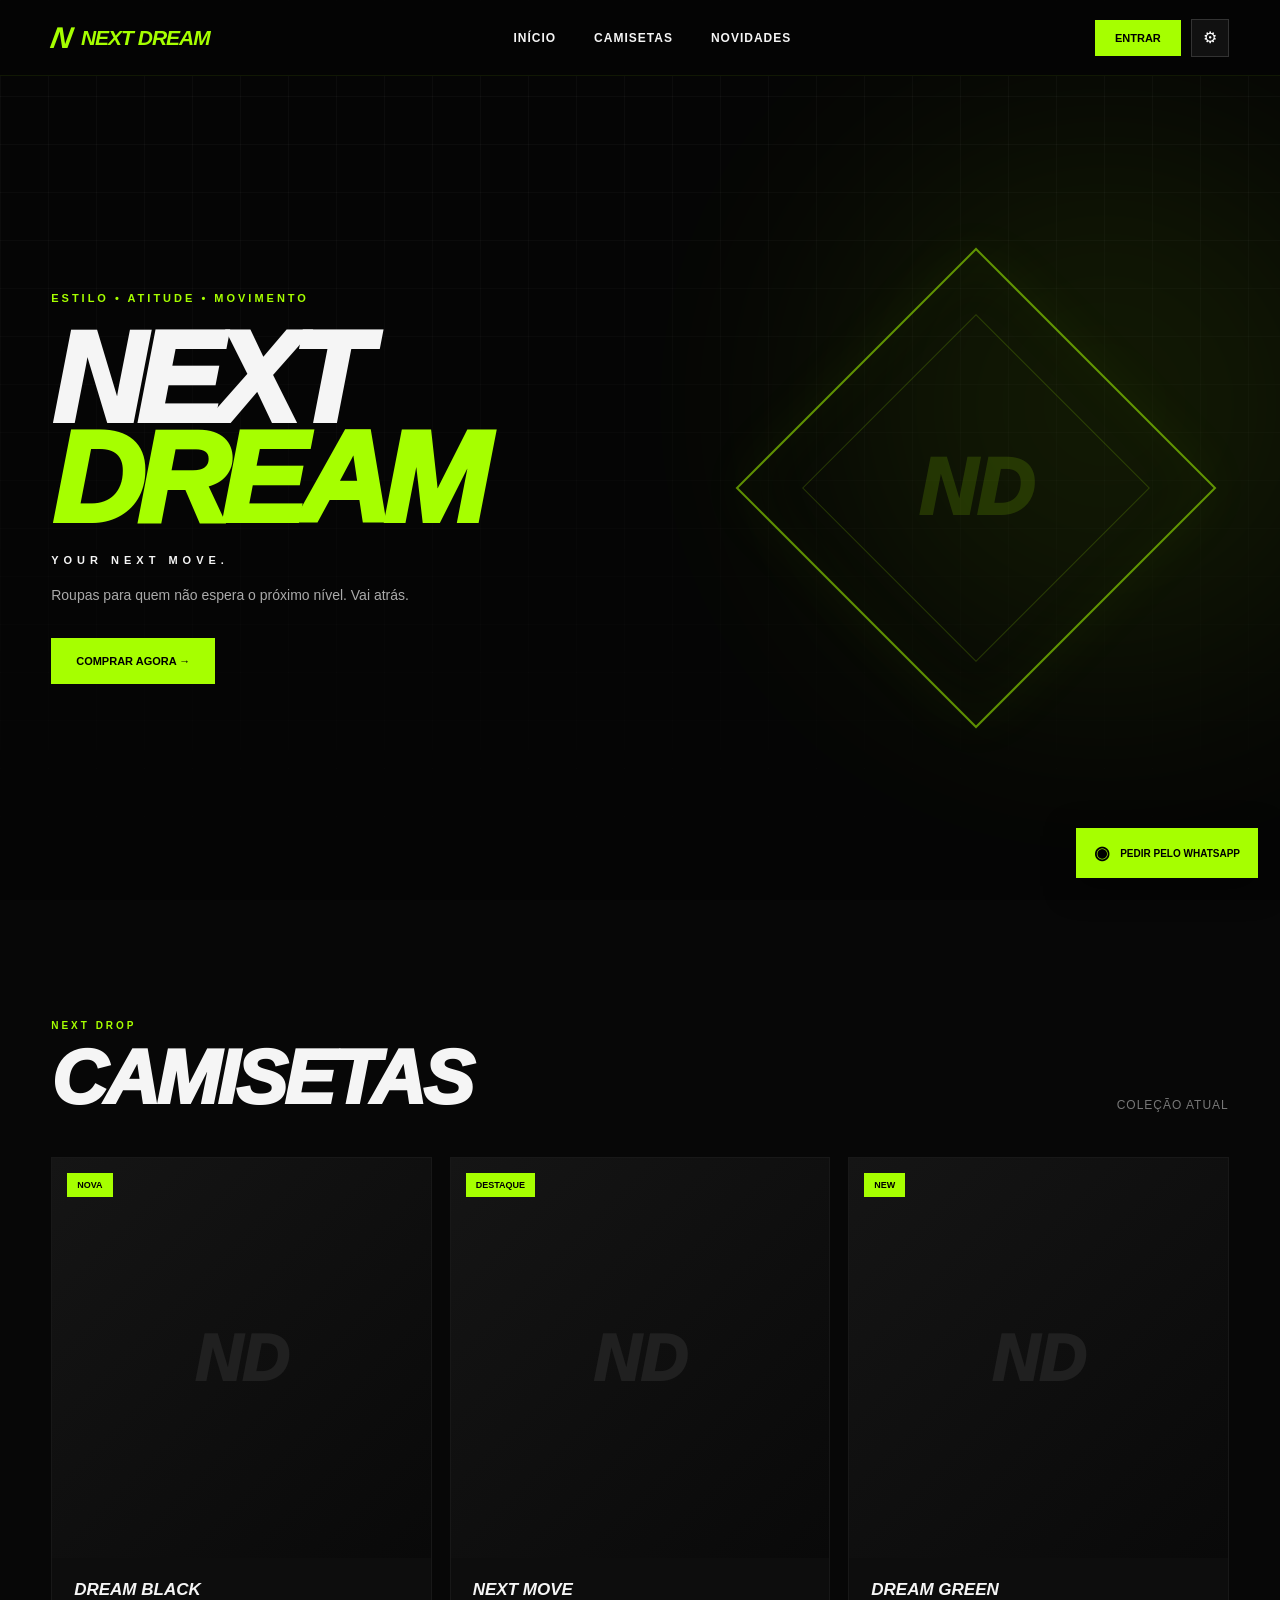
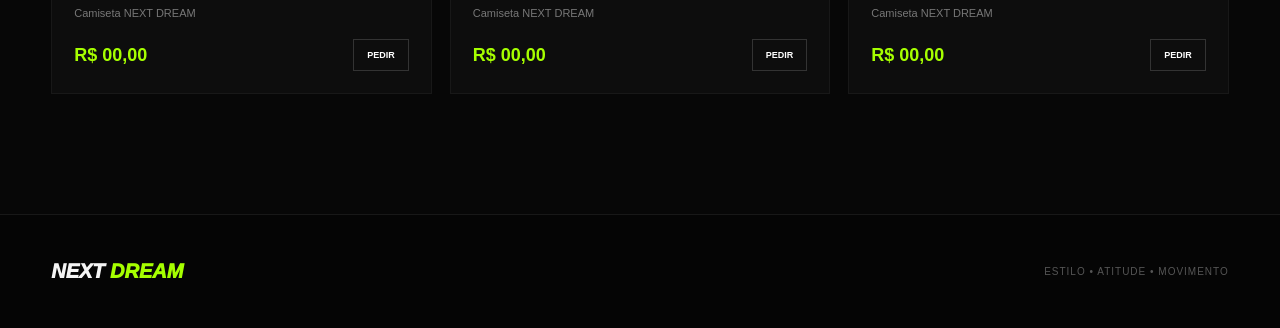
==== commit c6604558: "Update index.html" ====
--- a/index.html
+++ b/index.html
@@ -1,146 +1,1289 @@
 <!DOCTYPE html>
 <html lang="pt-BR">
 <head>
-  <meta charset="UTF-8">
-  <meta name="viewport" content="width=device-width, initial-scale=1.0">
-  <title>NEXT DREAM</title>
-  <link rel="stylesheet" href="style.css">
+    <meta charset="UTF-8">
+    <meta name="viewport" content="width=device-width, initial-scale=1.0">
+
+    <title>NEXT DREAM</title>
+
+    <meta name="description" content="NEXT DREAM — Estilo, atitude e movimento.">
+
+    <style>
+
+        * {
+            margin: 0;
+            padding: 0;
+            box-sizing: border-box;
+        }
+
+        :root {
+            --black: #050505;
+            --black2: #0a0a0a;
+            --black3: #111111;
+            --green: #a6ff00;
+            --green2: #8ee600;
+            --white: #f5f5f5;
+            --gray: #999999;
+        }
+
+        html {
+            scroll-behavior: smooth;
+        }
+
+        body {
+            font-family: Arial, Helvetica, sans-serif;
+            background: var(--black);
+            color: var(--white);
+            overflow-x: hidden;
+        }
+
+        a {
+            text-decoration: none;
+            color: inherit;
+        }
+
+        button {
+            font-family: inherit;
+        }
+
+        /* =========================
+           HEADER
+        ========================= */
+
+        header {
+            position: fixed;
+            top: 0;
+            left: 0;
+            width: 100%;
+            height: 76px;
+            background: rgba(5,5,5,0.92);
+            backdrop-filter: blur(12px);
+            border-bottom: 1px solid rgba(166,255,0,0.08);
+            z-index: 1000;
+        }
+
+        .header-container {
+            width: 92%;
+            max-width: 1400px;
+            height: 100%;
+            margin: auto;
+
+            display: flex;
+            align-items: center;
+            justify-content: space-between;
+        }
+
+        /* LOGO */
+
+        .logo {
+            display: flex;
+            align-items: center;
+            gap: 9px;
+            font-weight: 900;
+            font-style: italic;
+            font-size: 21px;
+            letter-spacing: -1px;
+        }
+
+        .logo-icon {
+            color: var(--green);
+            font-size: 30px;
+            font-weight: 900;
+            transform: skew(-10deg);
+        }
+
+        .logo span:last-child {
+            color: var(--green);
+        }
+
+        /* MENU */
+
+        nav {
+            display: flex;
+            align-items: center;
+            gap: 38px;
+        }
+
+        nav a {
+            font-size: 12px;
+            font-weight: 800;
+            letter-spacing: 1px;
+            text-transform: uppercase;
+            transition: 0.2s;
+        }
+
+        nav a:hover {
+            color: var(--green);
+        }
+
+        /* HEADER BUTTONS */
+
+        .header-actions {
+            display: flex;
+            align-items: center;
+            gap: 10px;
+        }
+
+        .login-button {
+            border: none;
+            background: var(--green);
+            color: #000;
+            padding: 12px 20px;
+            font-size: 11px;
+            font-weight: 900;
+            cursor: pointer;
+            text-transform: uppercase;
+            transition: 0.2s;
+        }
+
+        .login-button:hover {
+            background: #c0ff4a;
+            transform: translateY(-2px);
+        }
+
+        .admin-button {
+            width: 38px;
+            height: 38px;
+            border: 1px solid #333;
+            background: #111;
+            color: #fff;
+            cursor: pointer;
+            font-size: 16px;
+            transition: 0.2s;
+        }
+
+        .admin-button:hover {
+            border-color: var(--green);
+            color: var(--green);
+        }
+
+        /* =========================
+           HERO
+        ========================= */
+
+        .hero {
+            min-height: 100vh;
+            padding-top: 76px;
+
+            position: relative;
+            overflow: hidden;
+
+            display: flex;
+            align-items: center;
+        }
+
+        .hero::before {
+            content: "";
+            position: absolute;
+            inset: 0;
+
+            background-image:
+                linear-gradient(rgba(255,255,255,0.035) 1px, transparent 1px),
+                linear-gradient(90deg, rgba(255,255,255,0.035) 1px, transparent 1px);
+
+            background-size: 48px 48px;
+
+            mask-image: linear-gradient(to bottom, black, transparent);
+            pointer-events: none;
+        }
+
+        .hero::after {
+            content: "";
+            position: absolute;
+            width: 550px;
+            height: 550px;
+
+            right: -100px;
+            top: 130px;
+
+            background: var(--green);
+
+            opacity: 0.08;
+            filter: blur(120px);
+
+            border-radius: 50%;
+        }
+
+        .hero-container {
+            width: 92%;
+            max-width: 1400px;
+            margin: auto;
+
+            position: relative;
+            z-index: 2;
+
+            display: grid;
+            grid-template-columns: 1fr 0.8fr;
+            align-items: center;
+            gap: 40px;
+        }
+
+        .hero-small {
+            color: var(--green);
+            font-size: 11px;
+            font-weight: 900;
+            letter-spacing: 3px;
+            margin-bottom: 25px;
+            text-transform: uppercase;
+        }
+
+        .hero h1 {
+            font-size: clamp(70px, 10vw, 150px);
+            line-height: 0.78;
+            letter-spacing: -8px;
+            font-weight: 950;
+            font-style: italic;
+            text-transform: uppercase;
+        }
+
+        .hero h1 .green {
+            display: block;
+            color: var(--green);
+        }
+
+        .hero-subtitle {
+            margin-top: 25px;
+
+            font-size: 11px;
+            font-weight: 900;
+            letter-spacing: 5px;
+            text-transform: uppercase;
+        }
+
+        .hero-description {
+            margin-top: 18px;
+
+            max-width: 420px;
+
+            color: #aaa;
+            font-size: 14px;
+            line-height: 1.7;
+        }
+
+        .hero-button {
+            display: inline-flex;
+            align-items: center;
+            gap: 12px;
+
+            margin-top: 30px;
+
+            background: var(--green);
+            color: #000;
+
+            padding: 17px 25px;
+
+            border: none;
+
+            font-size: 11px;
+            font-weight: 900;
+
+            text-transform: uppercase;
+
+            cursor: pointer;
+
+            transition: 0.25s;
+        }
+
+        .hero-button:hover {
+            background: #c0ff4a;
+            transform: translateX(5px);
+        }
+
+        /* HERO GRAPHIC */
+
+        .hero-graphic {
+            min-height: 500px;
+
+            display: flex;
+            align-items: center;
+            justify-content: center;
+
+            position: relative;
+        }
+
+        .diamond {
+            width: 340px;
+            height: 340px;
+
+            border: 2px solid rgba(166,255,0,0.55);
+
+            transform: rotate(45deg);
+
+            position: relative;
+
+            box-shadow:
+                0 0 60px rgba(166,255,0,0.05),
+                inset 0 0 60px rgba(166,255,0,0.03);
+        }
+
+        .diamond::before {
+            content: "";
+
+            position: absolute;
+
+            inset: 45px;
+
+            border: 1px solid rgba(166,255,0,0.18);
+        }
+
+        .diamond::after {
+            content: "ND";
+
+            position: absolute;
+
+            top: 50%;
+            left: 50%;
+
+            transform: translate(-50%,-50%) rotate(-45deg);
+
+            font-size: 80px;
+            font-weight: 950;
+            font-style: italic;
+
+            color: rgba(166,255,0,0.15);
+        }
+
+        /* =========================
+           PRODUCTS
+        ========================= */
+
+        .products-section {
+            padding: 120px 0;
+            background: #070707;
+        }
+
+        .section-container {
+            width: 92%;
+            max-width: 1400px;
+            margin: auto;
+        }
+
+        .section-top {
+            display: flex;
+            justify-content: space-between;
+            align-items: end;
+            margin-bottom: 45px;
+        }
+
+        .section-label {
+            color: var(--green);
+            font-size: 10px;
+            font-weight: 900;
+            letter-spacing: 3px;
+            text-transform: uppercase;
+            margin-bottom: 12px;
+        }
+
+        .section-title {
+            font-size: clamp(40px, 6vw, 80px);
+            line-height: 0.9;
+            font-style: italic;
+            font-weight: 950;
+            text-transform: uppercase;
+            letter-spacing: -3px;
+        }
+
+        .section-info {
+            color: #777;
+            font-size: 12px;
+            text-transform: uppercase;
+            letter-spacing: 1px;
+        }
+
+        /* PRODUCTS GRID */
+
+        .products-grid {
+            display: grid;
+            grid-template-columns: repeat(3, 1fr);
+            gap: 18px;
+        }
+
+        .product {
+            background: #0d0d0d;
+            border: 1px solid #181818;
+            transition: 0.25s;
+            overflow: hidden;
+        }
+
+        .product:hover {
+            border-color: rgba(166,255,0,0.5);
+            transform: translateY(-5px);
+        }
+
+        .product-image {
+            height: 400px;
+
+            background:
+                linear-gradient(135deg, #151515, #090909);
+
+            display: flex;
+            align-items: center;
+            justify-content: center;
+
+            position: relative;
+        }
+
+        .product-image span {
+            font-size: 65px;
+            font-weight: 950;
+            font-style: italic;
+            color: #202020;
+        }
+
+        .product-tag {
+            position: absolute;
+            top: 15px;
+            left: 15px;
+
+            background: var(--green);
+            color: #000;
+
+            padding: 7px 10px;
+
+            font-size: 9px;
+            font-weight: 900;
+
+            text-transform: uppercase;
+        }
+
+        .product-info {
+            padding: 22px;
+        }
+
+        .product-name {
+            font-size: 17px;
+            font-weight: 900;
+            text-transform: uppercase;
+            font-style: italic;
+        }
+
+        .product-description {
+            color: #777;
+            font-size: 11px;
+            margin-top: 7px;
+        }
+
+        .product-bottom {
+            display: flex;
+            align-items: center;
+            justify-content: space-between;
+
+            margin-top: 20px;
+        }
+
+        .product-price {
+            color: var(--green);
+            font-size: 18px;
+            font-weight: 900;
+        }
+
+        .product-button {
+            border: 1px solid #333;
+            background: transparent;
+            color: white;
+
+            padding: 10px 13px;
+
+            font-size: 9px;
+            font-weight: 900;
+
+            cursor: pointer;
+
+            text-transform: uppercase;
+
+            transition: 0.2s;
+        }
+
+        .product-button:hover {
+            background: var(--green);
+            border-color: var(--green);
+            color: #000;
+        }
+
+        /* =========================
+           WHATSAPP
+        ========================= */
+
+        .whatsapp-button {
+            position: fixed;
+
+            right: 22px;
+            bottom: 22px;
+
+            z-index: 2000;
+
+            display: flex;
+            align-items: center;
+            gap: 10px;
+
+            background: var(--green);
+            color: #000;
+
+            padding: 14px 18px;
+
+            font-size: 10px;
+            font-weight: 900;
+
+            text-transform: uppercase;
+
+            box-shadow: 0 8px 30px rgba(0,0,0,0.5);
+
+            transition: 0.25s;
+        }
+
+        .whatsapp-button:hover {
+            transform: translateY(-4px);
+            background: #c0ff4a;
+        }
+
+        .whatsapp-icon {
+            font-size: 18px;
+        }
+
+        /* =========================
+           FOOTER
+        ========================= */
+
+        footer {
+            border-top: 1px solid #181818;
+            padding: 45px 0;
+            background: #050505;
+        }
+
+        .footer-container {
+            width: 92%;
+            max-width: 1400px;
+            margin: auto;
+
+            display: flex;
+            justify-content: space-between;
+            align-items: center;
+        }
+
+        .footer-logo {
+            font-weight: 950;
+            font-style: italic;
+            font-size: 20px;
+        }
+
+        .footer-logo span {
+            color: var(--green);
+        }
+
+        .footer-text {
+            color: #555;
+            font-size: 10px;
+            letter-spacing: 1px;
+            text-transform: uppercase;
+        }
+
+        /* =========================
+           LOGIN MODAL
+        ========================= */
+
+        .modal {
+            position: fixed;
+
+            inset: 0;
+
+            background: rgba(0,0,0,0.82);
+
+            backdrop-filter: blur(8px);
+
+            z-index: 3000;
+
+            display: none;
+
+            align-items: center;
+            justify-content: center;
+
+            padding: 20px;
+        }
+
+        .modal.active {
+            display: flex;
+        }
+
+        .login-box {
+            width: 100%;
+            max-width: 420px;
+
+            background: #0c0c0c;
+
+            border: 1px solid #252525;
+
+            padding: 38px;
+
+            position: relative;
+        }
+
+        .close-modal {
+            position: absolute;
+
+            top: 15px;
+            right: 18px;
+
+            background: none;
+            border: none;
+
+            color: #777;
+
+            font-size: 22px;
+
+            cursor: pointer;
+        }
+
+        .close-modal:hover {
+            color: var(--green);
+        }
+
+        .login-title {
+            font-size: 35px;
+            font-weight: 950;
+            font-style: italic;
+            text-transform: uppercase;
+        }
+
+        .login-title span {
+            color: var(--green);
+        }
+
+        .login-subtitle {
+            color: #666;
+            font-size: 11px;
+            margin-top: 8px;
+            margin-bottom: 30px;
+        }
+
+        .login-box input {
+            width: 100%;
+
+            background: #050505;
+
+            border: 1px solid #252525;
+
+            color: white;
+
+            padding: 15px;
+
+            margin-bottom: 12px;
+
+            outline: none;
+
+            font-size: 13px;
+        }
+
+        .login-box input:focus {
+            border-color: var(--green);
+        }
+
+        .login-submit {
+            width: 100%;
+
+            padding: 16px;
+
+            background: var(--green);
+
+            border: none;
+
+            color: #000;
+
+            font-weight: 900;
+
+            text-transform: uppercase;
+
+            cursor: pointer;
+
+            margin-top: 5px;
+        }
+
+        .login-submit:hover {
+            background: #c0ff4a;
+        }
+
+        .admin-login {
+            margin-top: 15px;
+
+            width: 100%;
+
+            padding: 13px;
+
+            background: transparent;
+
+            border: 1px solid #333;
+
+            color: #aaa;
+
+            cursor: pointer;
+
+            font-size: 10px;
+
+            font-weight: 900;
+
+            text-transform: uppercase;
+        }
+
+        .admin-login:hover {
+            color: var(--green);
+            border-color: var(--green);
+        }
+
+        /* =========================
+           MOBILE
+        ========================= */
+
+        @media (max-width: 900px) {
+
+            nav {
+                display: none;
+            }
+
+            .hero-container {
+                grid-template-columns: 1fr;
+            }
+
+            .hero {
+                min-height: auto;
+                padding-top: 140px;
+                padding-bottom: 80px;
+            }
+
+            .hero-graphic {
+                min-height: 320px;
+            }
+
+            .diamond {
+                width: 230px;
+                height: 230px;
+            }
+
+            .products-grid {
+                grid-template-columns: 1fr 1fr;
+            }
+
+            .product-image {
+                height: 320px;
+            }
+        }
+
+        @media (max-width: 600px) {
+
+            .header-container {
+                width: 90%;
+            }
+
+            .logo {
+                font-size: 17px;
+            }
+
+            .header-actions {
+                gap: 5px;
+            }
+
+            .login-button {
+                padding: 10px 12px;
+                font-size: 9px;
+            }
+
+            .admin-button {
+                width: 34px;
+                height: 34px;
+            }
+
+            .hero h1 {
+                font-size: 65px;
+                letter-spacing: -5px;
+            }
+
+            .hero-graphic {
+                min-height: 250px;
+            }
+
+            .diamond {
+                width: 190px;
+                height: 190px;
+            }
+
+            .products-grid {
+                grid-template-columns: 1fr;
+            }
+
+            .product-image {
+                height: 380px;
+            }
+
+            .section-top {
+                display: block;
+            }
+
+            .section-info {
+                margin-top: 20px;
+            }
+
+            .whatsapp-button {
+                right: 15px;
+                bottom: 15px;
+                padding: 13px 15px;
+            }
+
+            .footer-container {
+                flex-direction: column;
+                gap: 15px;
+                text-align: center;
+            }
+        }
+
+    </style>
 </head>
 
 <body>
 
-<header>
-  <a href="index.html" class="logo">
-    <span>N</span>
-    NEXT <b>DREAM</b>
-  </a>
-
-  <nav>
-    <a href="#inicio">INÍCIO</a>
-    <a href="#produtos">PRODUTOS</a>
-    <a href="#novidades">NOVIDADES</a>
-  </nav>
-
-  <div class="acoes">
-    <a href="login.html" class="entrar">ENTRAR</a>
-    <a href="admin-login.html" class="adm">🔒 ADM</a>
-    <button onclick="abrirCarrinho()">🛒 <i id="contador">0</i></button>
-  </div>
-</header>
-
-<main>
-
-<section class="hero" id="inicio">
-
-  <div class="hero-text">
-
-    <small>ESTILO • ATITUDE • MOVIMENTO</small>
-
-    <h1>
-      NEXT<br>
-      <strong>DREAM</strong>
-    </h1>
-
-    <h2>YOUR NEXT MOVE.</h2>
-
-    <p>
-      Roupas para quem não espera o próximo nível.
-      Vai atrás.
-    </p>
-
-    <a href="#produtos" class="botao">
-      COMPRAR AGORA →
+    <!-- =========================
+         HEADER
+    ========================= -->
+
+    <header>
+
+        <div class="header-container">
+
+            <a href="#" class="logo">
+                <span class="logo-icon">N</span>
+                <span>NEXT <span>DREAM</span></span>
+            </a>
+
+            <nav>
+                <a href="#inicio">Início</a>
+                <a href="#produtos">Camisetas</a>
+                <a href="#produtos">Novidades</a>
+            </nav>
+
+            <div class="header-actions">
+
+                <button class="login-button" onclick="abrirLogin()">
+                    Entrar
+                </button>
+
+                <button class="admin-button" onclick="abrirLogin()">
+                    ⚙
+                </button>
+
+            </div>
+
+        </div>
+
+    </header>
+
+
+    <!-- =========================
+         HERO
+    ========================= -->
+
+    <main>
+
+        <section class="hero" id="inicio">
+
+            <div class="hero-container">
+
+                <div>
+
+                    <div class="hero-small">
+                        Estilo • Atitude • Movimento
+                    </div>
+
+                    <h1>
+                        NEXT
+                        <span class="green">DREAM</span>
+                    </h1>
+
+                    <div class="hero-subtitle">
+                        YOUR NEXT MOVE.
+                    </div>
+
+                    <p class="hero-description">
+                        Roupas para quem não espera o próximo nível.
+                        Vai atrás.
+                    </p>
+
+                    <a href="#produtos" class="hero-button">
+                        Comprar agora →
+                    </a>
+
+                </div>
+
+
+                <div class="hero-graphic">
+
+                    <div class="diamond"></div>
+
+                </div>
+
+            </div>
+
+        </section>
+
+
+        <!-- =========================
+             PRODUTOS
+        ========================= -->
+
+        <section class="products-section" id="produtos">
+
+            <div class="section-container">
+
+                <div class="section-top">
+
+                    <div>
+
+                        <div class="section-label">
+                            NEXT DROP
+                        </div>
+
+                        <h2 class="section-title">
+                            Camisetas
+                        </h2>
+
+                    </div>
+
+                    <div class="section-info">
+                        Coleção atual
+                    </div>
+
+                </div>
+
+
+                <div class="products-grid">
+
+
+                    <!-- PRODUTO 1 -->
+
+                    <article class="product">
+
+                        <div class="product-image">
+
+                            <div class="product-tag">
+                                Nova
+                            </div>
+
+                            <span>
+                                ND
+                            </span>
+
+                        </div>
+
+                        <div class="product-info">
+
+                            <div class="product-name">
+                                Dream Black
+                            </div>
+
+                            <div class="product-description">
+                                Camiseta NEXT DREAM
+                            </div>
+
+                            <div class="product-bottom">
+
+                                <div class="product-price">
+                                    R$ 00,00
+                                </div>
+
+                                <button
+                                    class="product-button"
+                                    onclick="pedirWhatsApp('Dream Black')"
+                                >
+                                    Pedir
+                                </button>
+
+                            </div>
+
+                        </div>
+
+                    </article>
+
+
+                    <!-- PRODUTO 2 -->
+
+                    <article class="product">
+
+                        <div class="product-image">
+
+                            <div class="product-tag">
+                                Destaque
+                            </div>
+
+                            <span>
+                                ND
+                            </span>
+
+                        </div>
+
+                        <div class="product-info">
+
+                            <div class="product-name">
+                                Next Move
+                            </div>
+
+                            <div class="product-description">
+                                Camiseta NEXT DREAM
+                            </div>
+
+                            <div class="product-bottom">
+
+                                <div class="product-price">
+                                    R$ 00,00
+                                </div>
+
+                                <button
+                                    class="product-button"
+                                    onclick="pedirWhatsApp('Next Move')"
+                                >
+                                    Pedir
+                                </button>
+
+                            </div>
+
+                        </div>
+
+                    </article>
+
+
+                    <!-- PRODUTO 3 -->
+
+                    <article class="product">
+
+                        <div class="product-image">
+
+                            <div class="product-tag">
+                                New
+                            </div>
+
+                            <span>
+                                ND
+                            </span>
+
+                        </div>
+
+                        <div class="product-info">
+
+                            <div class="product-name">
+                                Dream Green
+                            </div>
+
+                            <div class="product-description">
+                                Camiseta NEXT DREAM
+                            </div>
+
+                            <div class="product-bottom">
+
+                                <div class="product-price">
+                                    R$ 00,00
+                                </div>
+
+                                <button
+                                    class="product-button"
+                                    onclick="pedirWhatsApp('Dream Green')"
+                                >
+                                    Pedir
+                                </button>
+
+                            </div>
+
+                        </div>
+
+                    </article>
+
+
+                </div>
+
+            </div>
+
+        </section>
+
+    </main>
+
+
+    <!-- =========================
+         WHATSAPP
+    ========================= -->
+
+    <a
+        class="whatsapp-button"
+        href="https://wa.me/5545984164185?text=Olá!%20Quero%20fazer%20um%20pedido%20na%20NEXT%20DREAM."
+        target="_blank"
+    >
+
+        <span class="whatsapp-icon">◉</span>
+
+        Pedir pelo WhatsApp
+
     </a>
 
-  </div>
-
-  <div class="efeito"></div>
-
-</section>
-
-
-<section class="categorias">
-
-  <button onclick="filtrar('todos')">TODOS</button>
-  <button onclick="filtrar('camisetas')">CAMISETAS</button>
-  <button onclick="filtrar('agasalhos')">AGASALHOS</button>
-  <button onclick="filtrar('calcas')">CALÇAS & SHORTS</button>
-  <button onclick="filtrar('outros')">OUTROS</button>
-
-</section>
-
-
-<section class="produtos" id="produtos">
-
-  <div class="titulo">
-    <small>NEXT DROP</small>
-    <h2>DESTAQUES</h2>
-  </div>
-
-  <div id="listaProdutos" class="lista-produtos"></div>
-
-</section>
-
-
-<section class="manifesto">
-
-  <small>NEXT DREAM</small>
-
-  <h2>
-    MAIS QUE ROUPA.<br>
-    <strong>É MOVIMENTO.</strong>
-  </h2>
-
-  <p>
-    Uma identidade criada para quem treina,
-    evolui e transforma cada passo em um novo objetivo.
-  </p>
-
-</section>
-
-</main>
-
-
-<footer>
-
-  <h2>NEXT <span>DREAM</span></h2>
-
-  <div>
-    <a href="#produtos">Produtos</a>
-    <a href="login.html">Minha conta</a>
-    <a href="admin-login.html">Acesso ADM</a>
-  </div>
-
-  <p>© 2026 NEXT DREAM</p>
-
-</footer>
-
-
-<div id="carrinho" class="carrinho">
-
-  <div class="carrinho-topo">
-    <h2>SEU CARRINHO</h2>
-    <button onclick="fecharCarrinho()">×</button>
-  </div>
-
-  <div id="itensCarrinho"></div>
-
-  <div class="total">
-    <span>TOTAL</span>
-    <strong id="total">R$ 0,00</strong>
-  </div>
-
-  <button class="finalizar" onclick="finalizar()">
-    FINALIZAR PEDIDO →
-  </button>
-
-</div>
-
-
-<div id="fundo" onclick="fecharCarrinho()"></div>
-
-
-<script src="script.js"></script>
+
+    <!-- =========================
+         FOOTER
+    ========================= -->
+
+    <footer>
+
+        <div class="footer-container">
+
+            <div class="footer-logo">
+                NEXT <span>DREAM</span>
+            </div>
+
+            <div class="footer-text">
+                Estilo • Atitude • Movimento
+            </div>
+
+        </div>
+
+    </footer>
+
+
+    <!-- =========================
+         LOGIN
+    ========================= -->
+
+    <div class="modal" id="loginModal">
+
+        <div class="login-box">
+
+            <button
+                class="close-modal"
+                onclick="fecharLogin()"
+            >
+                ×
+            </button>
+
+            <div class="login-title">
+                NEXT <span>DREAM</span>
+            </div>
+
+            <div class="login-subtitle">
+                Acesse sua conta
+            </div>
+
+            <input
+                type="email"
+                placeholder="Seu e-mail"
+                id="loginEmail"
+            >
+
+            <input
+                type="password"
+                placeholder="Sua senha"
+                id="loginPassword"
+            >
+
+            <button
+                class="login-submit"
+                onclick="loginCliente()"
+            >
+                Entrar
+            </button>
+
+            <button
+                class="admin-login"
+                onclick="loginAdmin()"
+            >
+                Acesso administrativo
+            </button>
+
+        </div>
+
+    </div>
+
+
+    <script>
+
+        /* =========================
+           WHATSAPP
+        ========================= */
+
+        function pedirWhatsApp(produto) {
+
+            const telefone = "5545984164185";
+
+            const mensagem =
+                "Olá! Quero fazer um pedido na NEXT DREAM.%0A%0A" +
+                "Produto: " + produto;
+
+            window.open(
+                "https://wa.me/" + telefone + "?text=" + mensagem,
+                "_blank"
+            );
+        }
+
+
+        /* =========================
+           LOGIN
+        ========================= */
+
+        function abrirLogin() {
+
+            document
+                .getElementById("loginModal")
+                .classList
+                .add("active");
+
+        }
+
+
+        function fecharLogin() {
+
+            document
+                .getElementById("loginModal")
+                .classList
+                .remove("active");
+
+        }
+
+
+        function loginCliente() {
+
+            const email =
+                document.getElementById("loginEmail").value;
+
+            const senha =
+                document.getElementById("loginPassword").value;
+
+            if (!email || !senha) {
+
+                alert("Digite seu e-mail e sua senha.");
+
+                return;
+            }
+
+            alert(
+                "O sistema de login será conectado ao banco de dados na próxima etapa."
+            );
+
+        }
+
+
+        function loginAdmin() {
+
+            alert(
+                "A área administrativa será configurada na próxima etapa."
+            );
+
+        }
+
+
+        /* =========================
+           FECHAR MODAL CLICANDO FORA
+        ========================= */
+
+        document
+            .getElementById("loginModal")
+            .addEventListener("click", function(event) {
+
+                if (event.target === this) {
+                    fecharLogin();
+                }
+
+            });
+
+    </script>
 
 </body>
 </html>
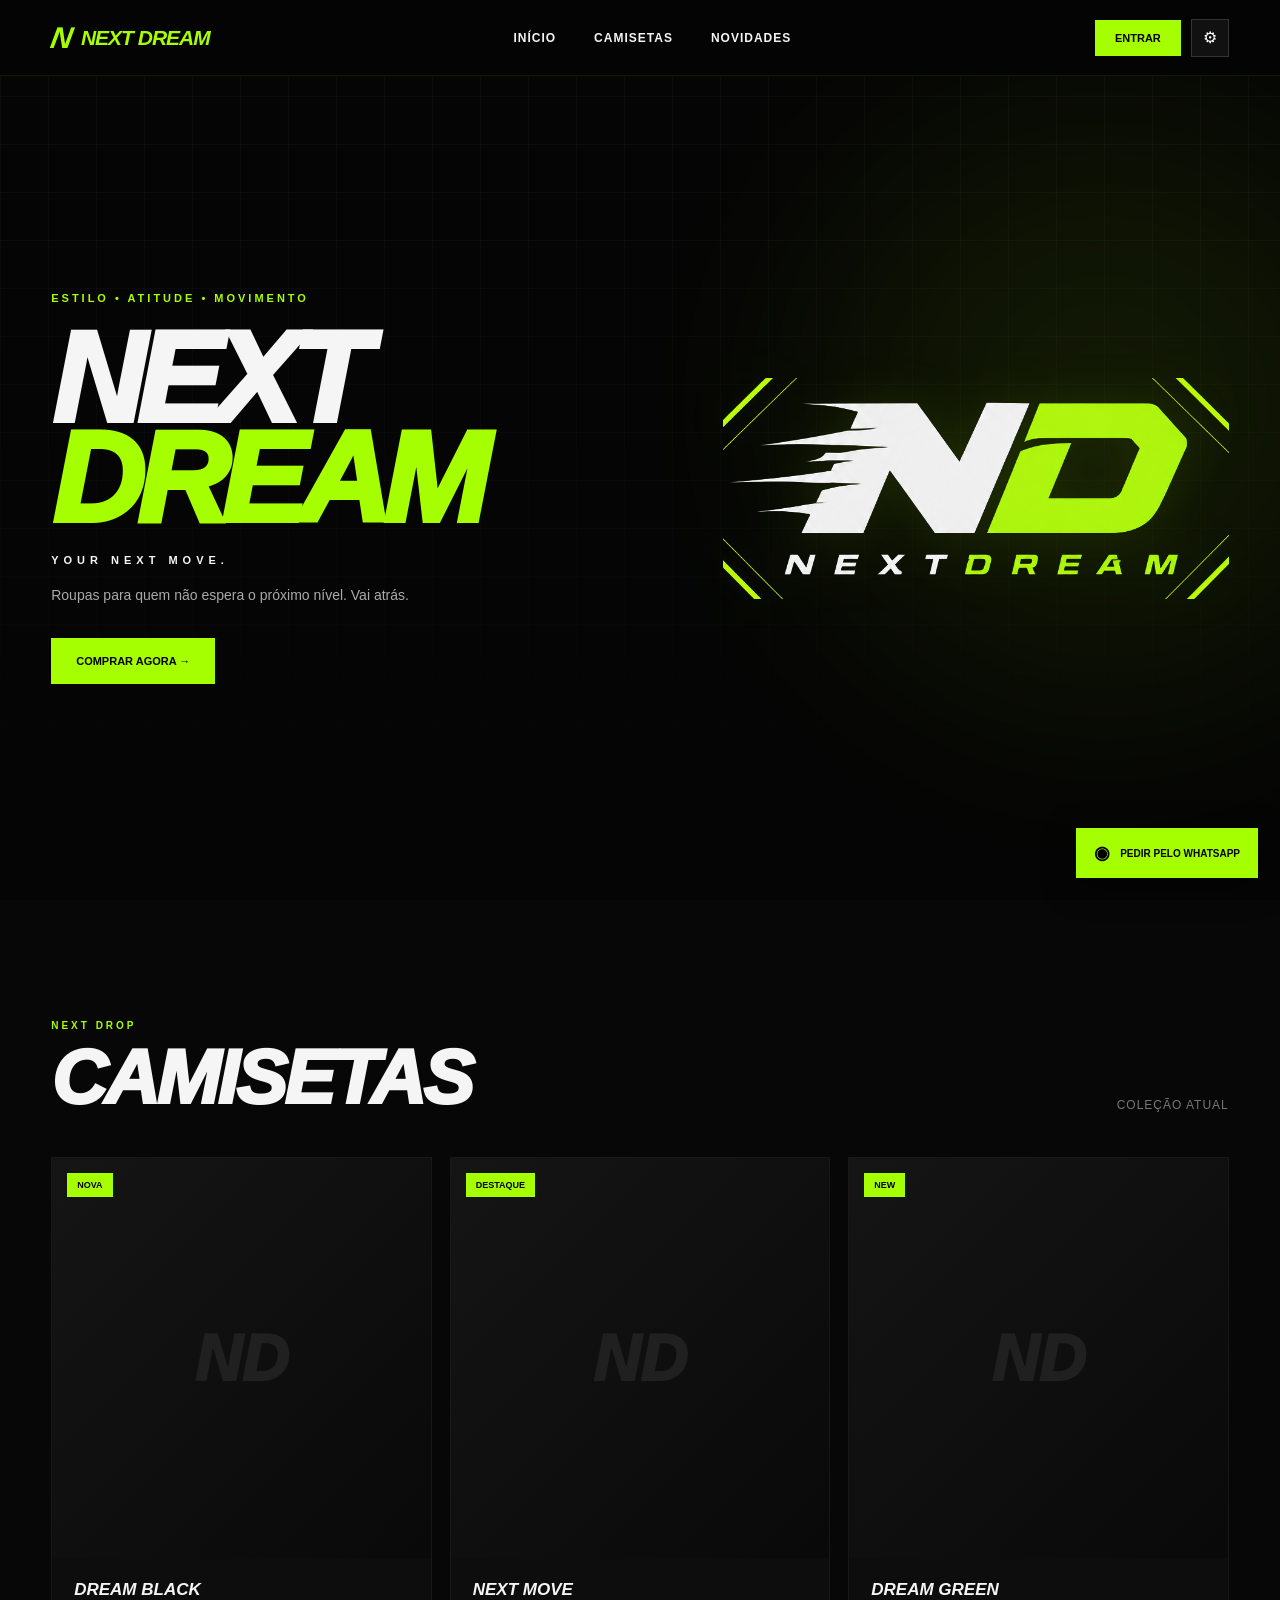
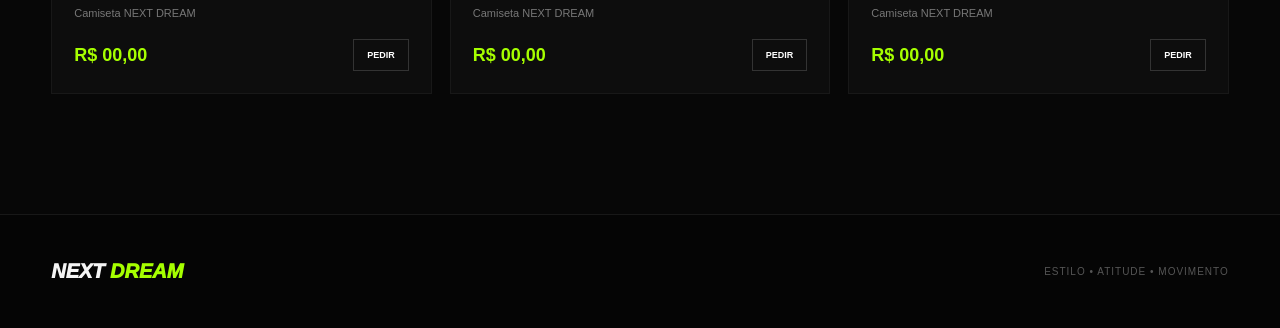
==== commit 38b61d9a: "Update index.html" ====
--- a/index.html
+++ b/index.html
@@ -46,6 +46,7 @@
             font-family: inherit;
         }
 
+
         /* =========================
            HEADER
         ========================= */
@@ -56,9 +57,12 @@
             left: 0;
             width: 100%;
             height: 76px;
+
             background: rgba(5,5,5,0.92);
             backdrop-filter: blur(12px);
+
             border-bottom: 1px solid rgba(166,255,0,0.08);
+
             z-index: 1000;
         }
 
@@ -73,12 +77,14 @@
             justify-content: space-between;
         }
 
+
         /* LOGO */
 
         .logo {
             display: flex;
             align-items: center;
             gap: 9px;
+
             font-weight: 900;
             font-style: italic;
             font-size: 21px;
@@ -89,12 +95,14 @@
             color: var(--green);
             font-size: 30px;
             font-weight: 900;
+
             transform: skew(-10deg);
         }
 
         .logo span:last-child {
             color: var(--green);
         }
+
 
         /* MENU */
 
@@ -109,12 +117,14 @@
             font-weight: 800;
             letter-spacing: 1px;
             text-transform: uppercase;
+
             transition: 0.2s;
         }
 
         nav a:hover {
             color: var(--green);
         }
+
 
         /* HEADER BUTTONS */
 
@@ -126,13 +136,19 @@
 
         .login-button {
             border: none;
+
             background: var(--green);
             color: #000;
+
             padding: 12px 20px;
+
             font-size: 11px;
             font-weight: 900;
+
             cursor: pointer;
-            text-transform: uppercase;
+
+            text-transform: uppercase;
+
             transition: 0.2s;
         }
 
@@ -144,11 +160,16 @@
         .admin-button {
             width: 38px;
             height: 38px;
+
             border: 1px solid #333;
+
             background: #111;
             color: #fff;
+
             cursor: pointer;
+
             font-size: 16px;
+
             transition: 0.2s;
         }
 
@@ -157,12 +178,14 @@
             color: var(--green);
         }
 
+
         /* =========================
            HERO
         ========================= */
 
         .hero {
             min-height: 100vh;
+
             padding-top: 76px;
 
             position: relative;
@@ -174,22 +197,38 @@
 
         .hero::before {
             content: "";
+
             position: absolute;
             inset: 0;
 
             background-image:
-                linear-gradient(rgba(255,255,255,0.035) 1px, transparent 1px),
-                linear-gradient(90deg, rgba(255,255,255,0.035) 1px, transparent 1px);
+                linear-gradient(
+                    rgba(255,255,255,0.035) 1px,
+                    transparent 1px
+                ),
+                linear-gradient(
+                    90deg,
+                    rgba(255,255,255,0.035) 1px,
+                    transparent 1px
+                );
 
             background-size: 48px 48px;
 
-            mask-image: linear-gradient(to bottom, black, transparent);
+            mask-image:
+                linear-gradient(
+                    to bottom,
+                    black,
+                    transparent
+                );
+
             pointer-events: none;
         }
 
         .hero::after {
             content: "";
+
             position: absolute;
+
             width: 550px;
             height: 550px;
 
@@ -199,6 +238,7 @@
             background: var(--green);
 
             opacity: 0.08;
+
             filter: blur(120px);
 
             border-radius: 50%;
@@ -207,32 +247,50 @@
         .hero-container {
             width: 92%;
             max-width: 1400px;
+
             margin: auto;
 
             position: relative;
             z-index: 2;
 
             display: grid;
-            grid-template-columns: 1fr 0.8fr;
+
+            grid-template-columns:
+                1fr
+                0.8fr;
+
             align-items: center;
+
             gap: 40px;
         }
+
+
+        /* HERO TEXT */
 
         .hero-small {
             color: var(--green);
+
             font-size: 11px;
             font-weight: 900;
+
             letter-spacing: 3px;
+
             margin-bottom: 25px;
+
             text-transform: uppercase;
         }
 
         .hero h1 {
             font-size: clamp(70px, 10vw, 150px);
+
             line-height: 0.78;
+
             letter-spacing: -8px;
+
             font-weight: 950;
+
             font-style: italic;
+
             text-transform: uppercase;
         }
 
@@ -245,8 +303,11 @@
             margin-top: 25px;
 
             font-size: 11px;
+
             font-weight: 900;
+
             letter-spacing: 5px;
+
             text-transform: uppercase;
         }
 
@@ -256,18 +317,23 @@
             max-width: 420px;
 
             color: #aaa;
+
             font-size: 14px;
+
             line-height: 1.7;
         }
 
         .hero-button {
             display: inline-flex;
+
             align-items: center;
+
             gap: 12px;
 
             margin-top: 30px;
 
             background: var(--green);
+
             color: #000;
 
             padding: 17px 25px;
@@ -275,6 +341,7 @@
             border: none;
 
             font-size: 11px;
+
             font-weight: 900;
 
             text-transform: uppercase;
@@ -286,127 +353,146 @@
 
         .hero-button:hover {
             background: #c0ff4a;
+
             transform: translateX(5px);
         }
 
-        /* HERO GRAPHIC */
+
+        /* =========================
+           LOGO DENTRO DO ESPAÇO DIREITO
+        ========================= */
 
         .hero-graphic {
             min-height: 500px;
 
             display: flex;
+
             align-items: center;
             justify-content: center;
 
             position: relative;
         }
 
-        .diamond {
-            width: 340px;
-            height: 340px;
-
-            border: 2px solid rgba(166,255,0,0.55);
-
-            transform: rotate(45deg);
-
-            position: relative;
-
-            box-shadow:
-                0 0 60px rgba(166,255,0,0.05),
-                inset 0 0 60px rgba(166,255,0,0.03);
-        }
-
-        .diamond::before {
-            content: "";
-
-            position: absolute;
-
-            inset: 45px;
-
-            border: 1px solid rgba(166,255,0,0.18);
-        }
-
-        .diamond::after {
-            content: "ND";
-
-            position: absolute;
-
-            top: 50%;
-            left: 50%;
-
-            transform: translate(-50%,-50%) rotate(-45deg);
-
-            font-size: 80px;
-            font-weight: 950;
-            font-style: italic;
-
-            color: rgba(166,255,0,0.15);
-        }
+        .hero-logo {
+            width: min(520px, 100%);
+
+            height: auto;
+
+            display: block;
+
+            object-fit: contain;
+
+            filter:
+                drop-shadow(
+                    0 0 25px
+                    rgba(166,255,0,0.10)
+                );
+
+            transition: 0.3s;
+        }
+
+        .hero-logo:hover {
+            transform: scale(1.02);
+
+            filter:
+                drop-shadow(
+                    0 0 35px
+                    rgba(166,255,0,0.18)
+                );
+        }
+
 
         /* =========================
-           PRODUCTS
+           PRODUTOS
         ========================= */
 
         .products-section {
             padding: 120px 0;
+
             background: #070707;
         }
 
         .section-container {
             width: 92%;
             max-width: 1400px;
+
             margin: auto;
         }
 
         .section-top {
             display: flex;
+
             justify-content: space-between;
+
             align-items: end;
+
             margin-bottom: 45px;
         }
 
         .section-label {
             color: var(--green);
+
             font-size: 10px;
+
             font-weight: 900;
+
             letter-spacing: 3px;
-            text-transform: uppercase;
+
+            text-transform: uppercase;
+
             margin-bottom: 12px;
         }
 
         .section-title {
             font-size: clamp(40px, 6vw, 80px);
+
             line-height: 0.9;
+
             font-style: italic;
+
             font-weight: 950;
-            text-transform: uppercase;
+
+            text-transform: uppercase;
+
             letter-spacing: -3px;
         }
 
         .section-info {
             color: #777;
+
             font-size: 12px;
-            text-transform: uppercase;
+
+            text-transform: uppercase;
+
             letter-spacing: 1px;
         }
+
 
         /* PRODUCTS GRID */
 
         .products-grid {
             display: grid;
-            grid-template-columns: repeat(3, 1fr);
+
+            grid-template-columns:
+                repeat(3, 1fr);
+
             gap: 18px;
         }
 
         .product {
             background: #0d0d0d;
+
             border: 1px solid #181818;
+
             transition: 0.25s;
+
             overflow: hidden;
         }
 
         .product:hover {
-            border-color: rgba(166,255,0,0.5);
+            border-color:
+                rgba(166,255,0,0.5);
+
             transform: translateY(-5px);
         }
 
@@ -414,9 +500,14 @@
             height: 400px;
 
             background:
-                linear-gradient(135deg, #151515, #090909);
+                linear-gradient(
+                    135deg,
+                    #151515,
+                    #090909
+                );
 
             display: flex;
+
             align-items: center;
             justify-content: center;
 
@@ -425,22 +516,28 @@
 
         .product-image span {
             font-size: 65px;
+
             font-weight: 950;
+
             font-style: italic;
+
             color: #202020;
         }
 
         .product-tag {
             position: absolute;
+
             top: 15px;
             left: 15px;
 
             background: var(--green);
+
             color: #000;
 
             padding: 7px 10px;
 
             font-size: 9px;
+
             font-weight: 900;
 
             text-transform: uppercase;
@@ -452,20 +549,27 @@
 
         .product-name {
             font-size: 17px;
+
             font-weight: 900;
-            text-transform: uppercase;
+
+            text-transform: uppercase;
+
             font-style: italic;
         }
 
         .product-description {
             color: #777;
+
             font-size: 11px;
+
             margin-top: 7px;
         }
 
         .product-bottom {
             display: flex;
+
             align-items: center;
+
             justify-content: space-between;
 
             margin-top: 20px;
@@ -473,18 +577,23 @@
 
         .product-price {
             color: var(--green);
+
             font-size: 18px;
+
             font-weight: 900;
         }
 
         .product-button {
             border: 1px solid #333;
+
             background: transparent;
+
             color: white;
 
             padding: 10px 13px;
 
             font-size: 9px;
+
             font-weight: 900;
 
             cursor: pointer;
@@ -496,9 +605,12 @@
 
         .product-button:hover {
             background: var(--green);
+
             border-color: var(--green);
+
             color: #000;
         }
+
 
         /* =========================
            WHATSAPP
@@ -513,32 +625,40 @@
             z-index: 2000;
 
             display: flex;
+
             align-items: center;
+
             gap: 10px;
 
             background: var(--green);
+
             color: #000;
 
             padding: 14px 18px;
 
             font-size: 10px;
+
             font-weight: 900;
 
             text-transform: uppercase;
 
-            box-shadow: 0 8px 30px rgba(0,0,0,0.5);
+            box-shadow:
+                0 8px 30px
+                rgba(0,0,0,0.5);
 
             transition: 0.25s;
         }
 
         .whatsapp-button:hover {
             transform: translateY(-4px);
+
             background: #c0ff4a;
         }
 
         .whatsapp-icon {
             font-size: 18px;
         }
+
 
         /* =========================
            FOOTER
@@ -546,23 +666,30 @@
 
         footer {
             border-top: 1px solid #181818;
+
             padding: 45px 0;
+
             background: #050505;
         }
 
         .footer-container {
             width: 92%;
             max-width: 1400px;
+
             margin: auto;
 
             display: flex;
+
             justify-content: space-between;
+
             align-items: center;
         }
 
         .footer-logo {
             font-weight: 950;
+
             font-style: italic;
+
             font-size: 20px;
         }
 
@@ -572,10 +699,14 @@
 
         .footer-text {
             color: #555;
+
             font-size: 10px;
+
             letter-spacing: 1px;
-            text-transform: uppercase;
-        }
+
+            text-transform: uppercase;
+        }
+
 
         /* =========================
            LOGIN MODAL
@@ -586,7 +717,8 @@
 
             inset: 0;
 
-            background: rgba(0,0,0,0.82);
+            background:
+                rgba(0,0,0,0.82);
 
             backdrop-filter: blur(8px);
 
@@ -595,6 +727,7 @@
             display: none;
 
             align-items: center;
+
             justify-content: center;
 
             padding: 20px;
@@ -606,6 +739,7 @@
 
         .login-box {
             width: 100%;
+
             max-width: 420px;
 
             background: #0c0c0c;
@@ -624,6 +758,7 @@
             right: 18px;
 
             background: none;
+
             border: none;
 
             color: #777;
@@ -639,8 +774,11 @@
 
         .login-title {
             font-size: 35px;
+
             font-weight: 950;
+
             font-style: italic;
+
             text-transform: uppercase;
         }
 
@@ -650,8 +788,11 @@
 
         .login-subtitle {
             color: #666;
+
             font-size: 11px;
+
             margin-top: 8px;
+
             margin-bottom: 30px;
         }
 
@@ -725,8 +866,10 @@
 
         .admin-login:hover {
             color: var(--green);
+
             border-color: var(--green);
         }
+
 
         /* =========================
            MOBILE
@@ -744,7 +887,9 @@
 
             .hero {
                 min-height: auto;
+
                 padding-top: 140px;
+
                 padding-bottom: 80px;
             }
 
@@ -752,13 +897,14 @@
                 min-height: 320px;
             }
 
-            .diamond {
-                width: 230px;
-                height: 230px;
+            .hero-logo {
+                width: 430px;
+                max-width: 90%;
             }
 
             .products-grid {
-                grid-template-columns: 1fr 1fr;
+                grid-template-columns:
+                    1fr 1fr;
             }
 
             .product-image {
@@ -766,6 +912,7 @@
             }
         }
 
+
         @media (max-width: 600px) {
 
             .header-container {
@@ -782,6 +929,7 @@
 
             .login-button {
                 padding: 10px 12px;
+
                 font-size: 9px;
             }
 
@@ -792,6 +940,7 @@
 
             .hero h1 {
                 font-size: 65px;
+
                 letter-spacing: -5px;
             }
 
@@ -799,9 +948,9 @@
                 min-height: 250px;
             }
 
-            .diamond {
-                width: 190px;
-                height: 190px;
+            .hero-logo {
+                width: 360px;
+                max-width: 95%;
             }
 
             .products-grid {
@@ -823,12 +972,15 @@
             .whatsapp-button {
                 right: 15px;
                 bottom: 15px;
+
                 padding: 13px 15px;
             }
 
             .footer-container {
                 flex-direction: column;
+
                 gap: 15px;
+
                 text-align: center;
             }
         }
@@ -836,7 +988,9 @@
     </style>
 </head>
 
+
 <body>
+
 
     <!-- =========================
          HEADER
@@ -847,23 +1001,50 @@
         <div class="header-container">
 
             <a href="#" class="logo">
-                <span class="logo-icon">N</span>
-                <span>NEXT <span>DREAM</span></span>
+
+                <span class="logo-icon">
+                    N
+                </span>
+
+                <span>
+                    NEXT
+                    <span>DREAM</span>
+                </span>
+
             </a>
 
+
             <nav>
-                <a href="#inicio">Início</a>
-                <a href="#produtos">Camisetas</a>
-                <a href="#produtos">Novidades</a>
+
+                <a href="#inicio">
+                    Início
+                </a>
+
+                <a href="#produtos">
+                    Camisetas
+                </a>
+
+                <a href="#produtos">
+                    Novidades
+                </a>
+
             </nav>
 
+
             <div class="header-actions">
 
-                <button class="login-button" onclick="abrirLogin()">
+                <button
+                    class="login-button"
+                    onclick="abrirLogin()"
+                >
                     Entrar
                 </button>
 
-                <button class="admin-button" onclick="abrirLogin()">
+
+                <button
+                    class="admin-button"
+                    onclick="abrirLogin()"
+                >
                     ⚙
                 </button>
 
@@ -872,6 +1053,7 @@
         </div>
 
     </header>
+
 
 
     <!-- =========================
@@ -880,9 +1062,13 @@
 
     <main>
 
-        <section class="hero" id="inicio">
+        <section
+            class="hero"
+            id="inicio"
+        >
 
             <div class="hero-container">
+
 
                 <div>
 
@@ -890,45 +1076,75 @@
                         Estilo • Atitude • Movimento
                     </div>
 
+
                     <h1>
+
                         NEXT
-                        <span class="green">DREAM</span>
+
+                        <span class="green">
+                            DREAM
+                        </span>
+
                     </h1>
+
 
                     <div class="hero-subtitle">
                         YOUR NEXT MOVE.
                     </div>
 
+
                     <p class="hero-description">
-                        Roupas para quem não espera o próximo nível.
+
+                        Roupas para quem não espera
+                        o próximo nível.
                         Vai atrás.
+
                     </p>
 
-                    <a href="#produtos" class="hero-button">
+
+                    <a
+                        href="#produtos"
+                        class="hero-button"
+                    >
                         Comprar agora →
                     </a>
 
                 </div>
 
 
+
+                <!-- =========================
+                     NOSSA LOGO
+                ========================= -->
+
                 <div class="hero-graphic">
 
-                    <div class="diamond"></div>
+                    <img
+                        src="nextdream_logo_transparente.png"
+                        alt="NEXT DREAM"
+                        class="hero-logo"
+                    >
 
                 </div>
 
+
             </div>
 
         </section>
+
 
 
         <!-- =========================
              PRODUTOS
         ========================= -->
 
-        <section class="products-section" id="produtos">
+        <section
+            class="products-section"
+            id="produtos"
+        >
 
             <div class="section-container">
+
 
                 <div class="section-top">
 
@@ -944,6 +1160,7 @@
 
                     </div>
 
+
                     <div class="section-info">
                         Coleção atual
                     </div>
@@ -951,6 +1168,7 @@
                 </div>
 
 
+
                 <div class="products-grid">
 
 
@@ -970,6 +1188,7 @@
 
                         </div>
 
+
                         <div class="product-info">
 
                             <div class="product-name">
@@ -980,11 +1199,13 @@
                                 Camiseta NEXT DREAM
                             </div>
 
+
                             <div class="product-bottom">
 
                                 <div class="product-price">
                                     R$ 00,00
                                 </div>
+
 
                                 <button
                                     class="product-button"
@@ -1000,6 +1221,7 @@
                     </article>
 
 
+
                     <!-- PRODUTO 2 -->
 
                     <article class="product">
@@ -1016,6 +1238,7 @@
 
                         </div>
 
+
                         <div class="product-info">
 
                             <div class="product-name">
@@ -1026,11 +1249,13 @@
                                 Camiseta NEXT DREAM
                             </div>
 
+
                             <div class="product-bottom">
 
                                 <div class="product-price">
                                     R$ 00,00
                                 </div>
+
 
                                 <button
                                     class="product-button"
@@ -1046,6 +1271,7 @@
                     </article>
 
 
+
                     <!-- PRODUTO 3 -->
 
                     <article class="product">
@@ -1062,6 +1288,7 @@
 
                         </div>
 
+
                         <div class="product-info">
 
                             <div class="product-name">
@@ -1072,11 +1299,13 @@
                                 Camiseta NEXT DREAM
                             </div>
 
+
                             <div class="product-bottom">
 
                                 <div class="product-price">
                                     R$ 00,00
                                 </div>
+
 
                                 <button
                                     class="product-button"
@@ -1101,6 +1330,7 @@
     </main>
 
 
+
     <!-- =========================
          WHATSAPP
     ========================= -->
@@ -1111,11 +1341,14 @@
         target="_blank"
     >
 
-        <span class="whatsapp-icon">◉</span>
+        <span class="whatsapp-icon">
+            ◉
+        </span>
 
         Pedir pelo WhatsApp
 
     </a>
+
 
 
     <!-- =========================
@@ -1127,8 +1360,10 @@
         <div class="footer-container">
 
             <div class="footer-logo">
-                NEXT <span>DREAM</span>
+                NEXT
+                <span>DREAM</span>
             </div>
+
 
             <div class="footer-text">
                 Estilo • Atitude • Movimento
@@ -1139,13 +1374,18 @@
     </footer>
 
 
+
     <!-- =========================
          LOGIN
     ========================= -->
 
-    <div class="modal" id="loginModal">
+    <div
+        class="modal"
+        id="loginModal"
+    >
 
         <div class="login-box">
+
 
             <button
                 class="close-modal"
@@ -1154,13 +1394,19 @@
                 ×
             </button>
 
+
             <div class="login-title">
-                NEXT <span>DREAM</span>
+
+                NEXT
+                <span>DREAM</span>
+
             </div>
+
 
             <div class="login-subtitle">
                 Acesse sua conta
             </div>
+
 
             <input
                 type="email"
@@ -1168,11 +1414,13 @@
                 id="loginEmail"
             >
 
+
             <input
                 type="password"
                 placeholder="Sua senha"
                 id="loginPassword"
             >
+
 
             <button
                 class="login-submit"
@@ -1181,6 +1429,7 @@
                 Entrar
             </button>
 
+
             <button
                 class="admin-login"
                 onclick="loginAdmin()"
@@ -1193,7 +1442,9 @@
     </div>
 
 
+
     <script>
+
 
         /* =========================
            WHATSAPP
@@ -1201,17 +1452,25 @@
 
         function pedirWhatsApp(produto) {
 
-            const telefone = "5545984164185";
+            const telefone =
+                "5545984164185";
 
             const mensagem =
                 "Olá! Quero fazer um pedido na NEXT DREAM.%0A%0A" +
-                "Produto: " + produto;
+                "Produto: " +
+                produto;
+
 
             window.open(
-                "https://wa.me/" + telefone + "?text=" + mensagem,
+                "https://wa.me/" +
+                telefone +
+                "?text=" +
+                mensagem,
                 "_blank"
             );
-        }
+
+        }
+
 
 
         /* =========================
@@ -1241,17 +1500,26 @@
         function loginCliente() {
 
             const email =
-                document.getElementById("loginEmail").value;
+                document
+                .getElementById("loginEmail")
+                .value;
+
 
             const senha =
-                document.getElementById("loginPassword").value;
+                document
+                .getElementById("loginPassword")
+                .value;
+
 
             if (!email || !senha) {
 
-                alert("Digite seu e-mail e sua senha.");
+                alert(
+                    "Digite seu e-mail e sua senha."
+                );
 
                 return;
             }
+
 
             alert(
                 "O sistema de login será conectado ao banco de dados na próxima etapa."
@@ -1260,6 +1528,7 @@
         }
 
 
+
         function loginAdmin() {
 
             alert(
@@ -1269,21 +1538,30 @@
         }
 
 
+
         /* =========================
-           FECHAR MODAL CLICANDO FORA
+           FECHAR LOGIN
         ========================= */
 
         document
             .getElementById("loginModal")
-            .addEventListener("click", function(event) {
-
-                if (event.target === this) {
-                    fecharLogin();
+            .addEventListener(
+                "click",
+                function(event) {
+
+                    if (
+                        event.target === this
+                    ) {
+
+                        fecharLogin();
+
+                    }
+
                 }
-
-            });
+            );
 
     </script>
+
 
 </body>
 </html>
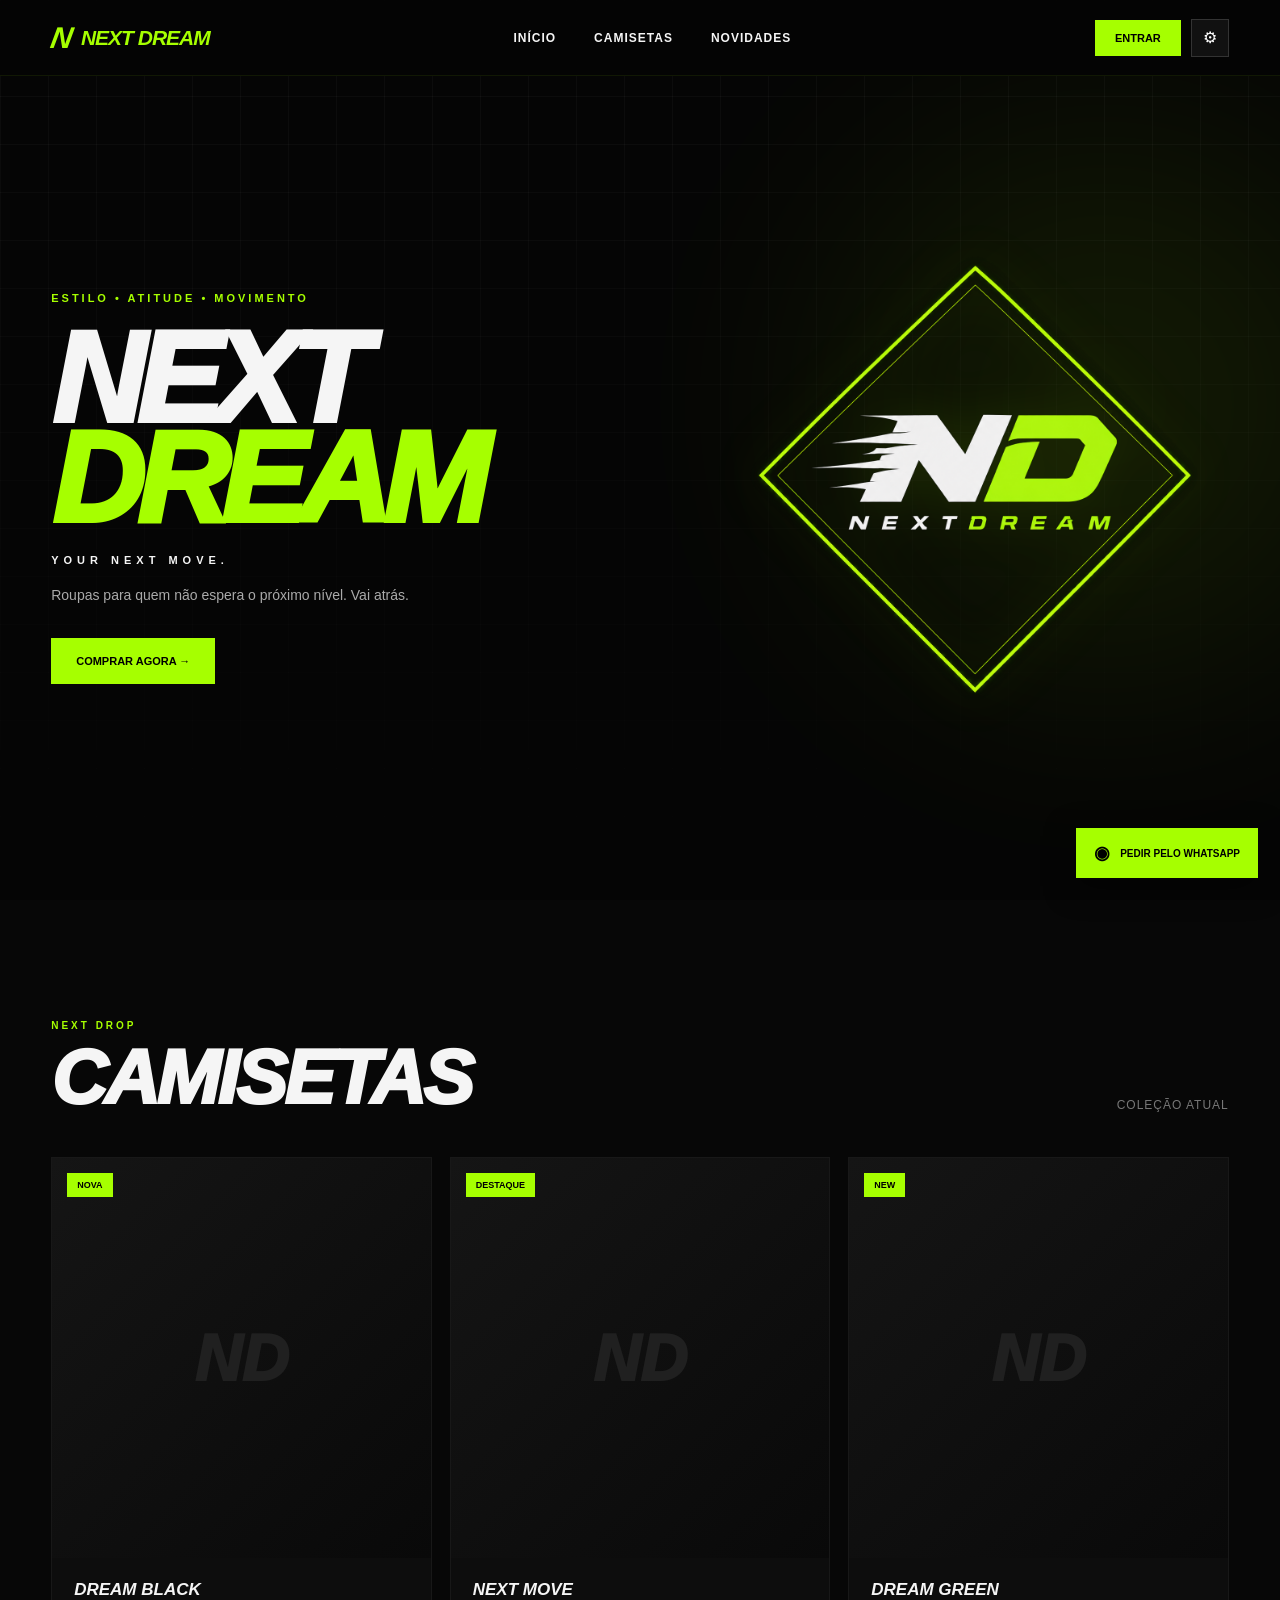
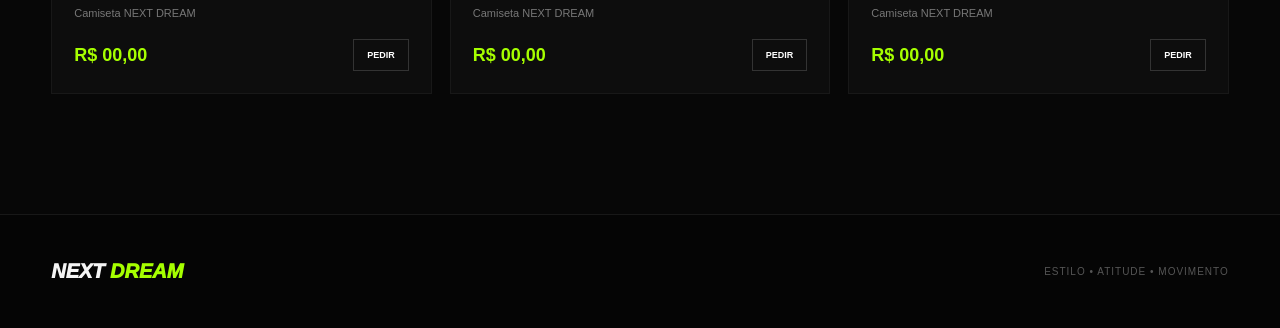
==== commit 4037a00c: "Update index.html" ====
--- a/index.html
+++ b/index.html
@@ -1120,7 +1120,7 @@
                 <div class="hero-graphic">
 
                     <img
-                        src="nextdream_logo_transparente.png"
+                        src="nextdream_logo_completa_transparente.png"
                         alt="NEXT DREAM"
                         class="hero-logo"
                     >
